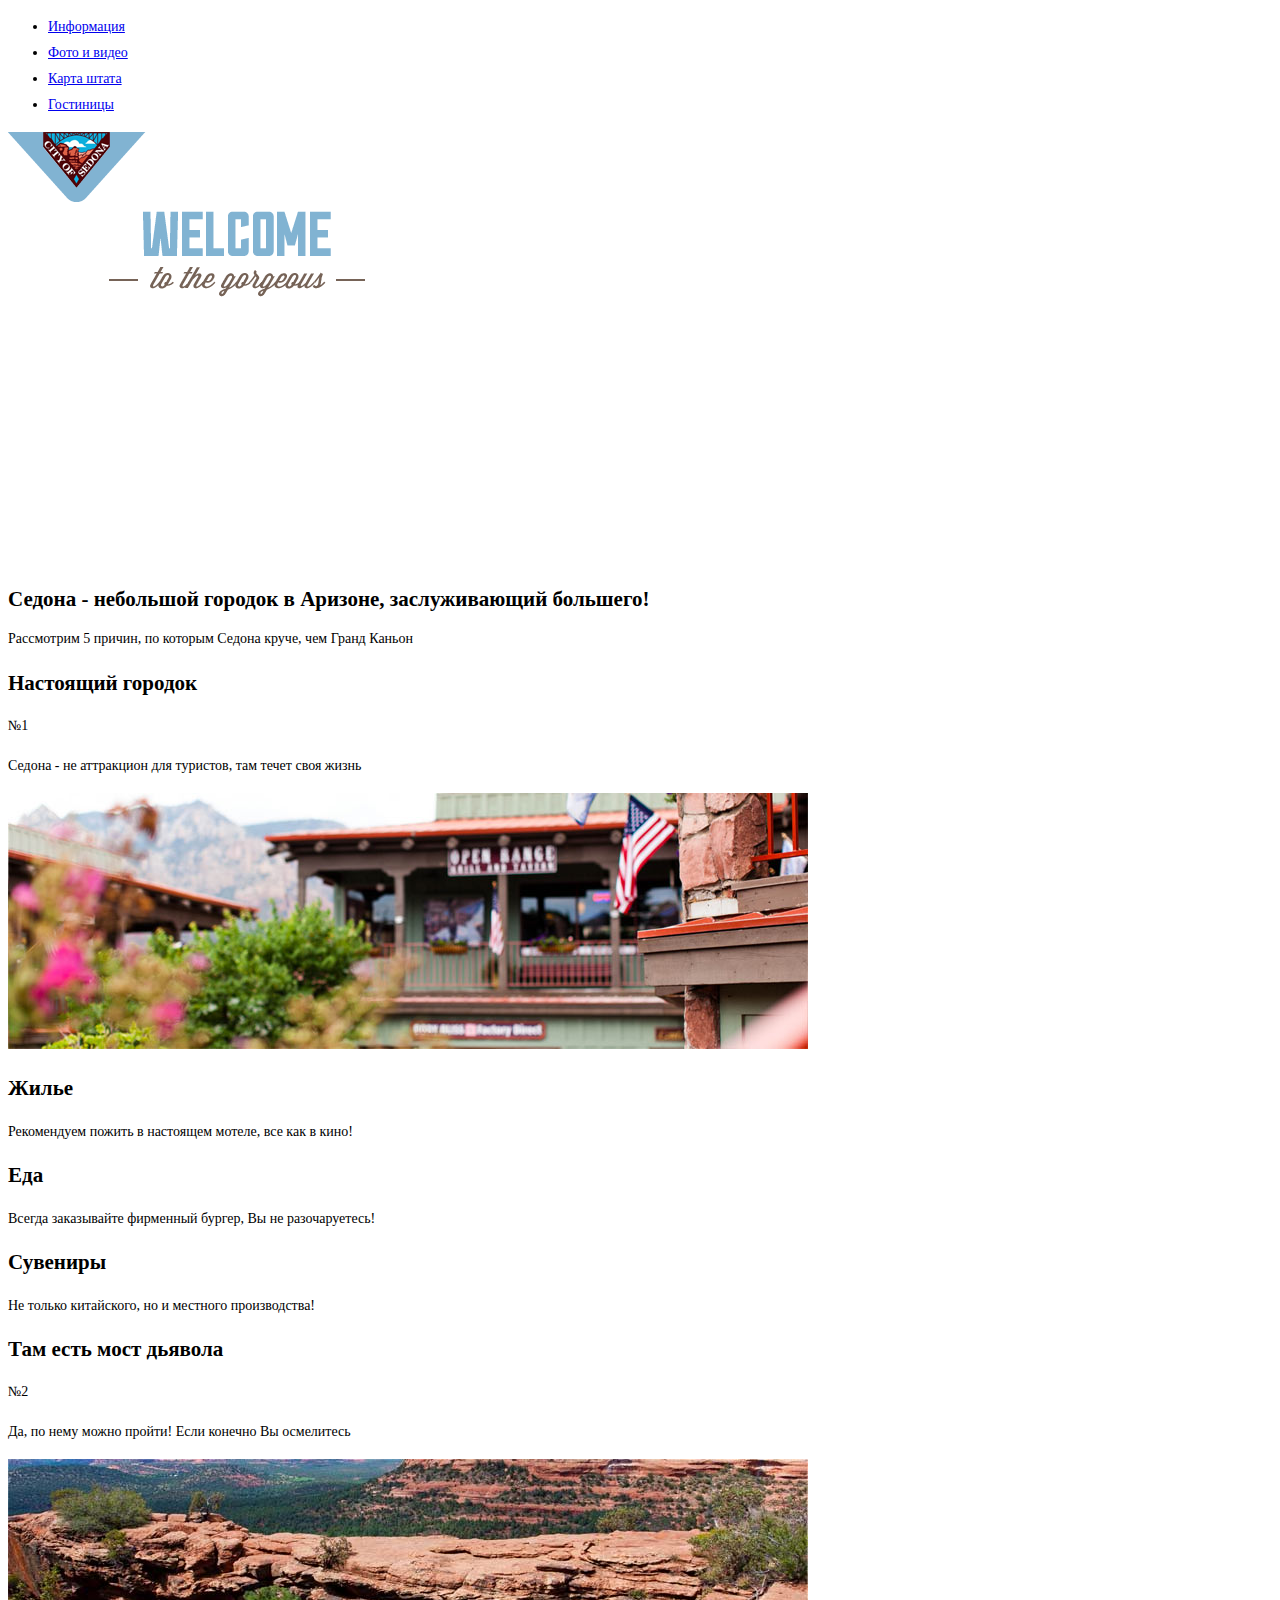
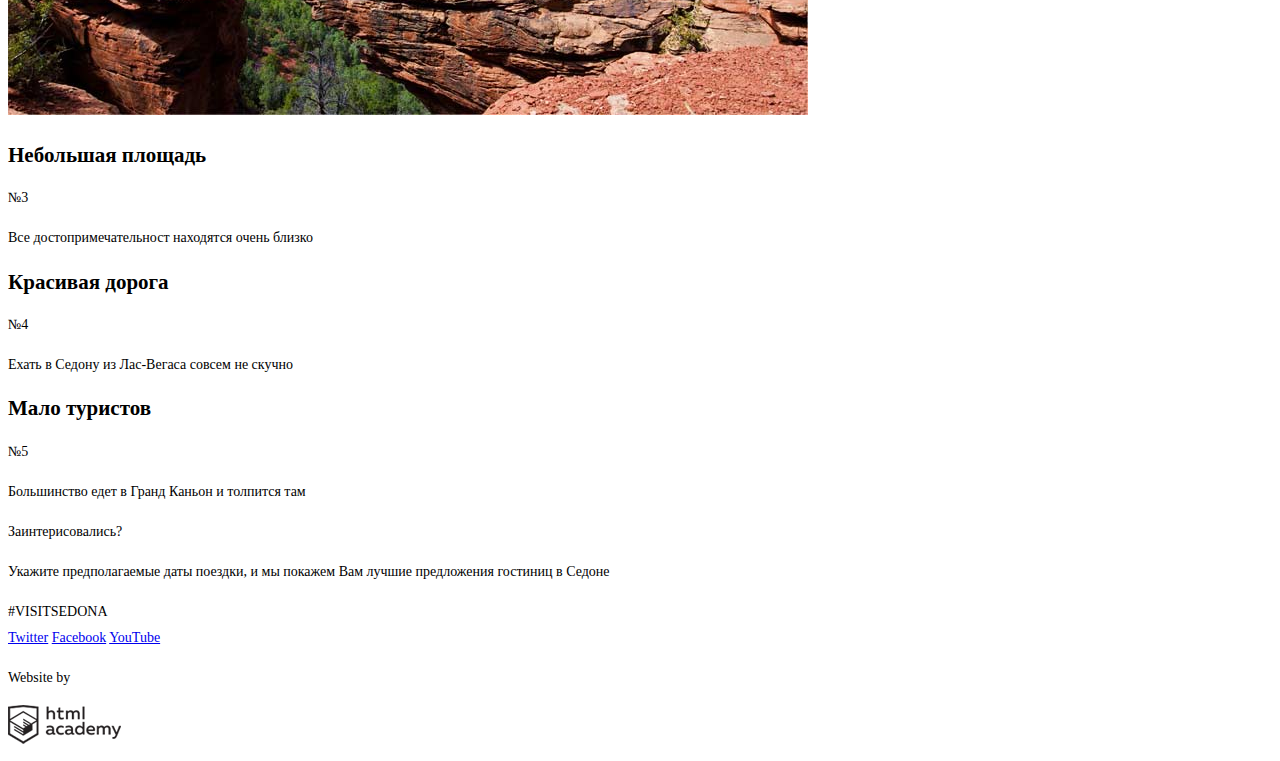
==== index.html @ b6fdfd7d "Изменил назв. картинок, некоторых классов, css" ====
<!DOCTYPE html>
<html lang="ru">
  <head>
    <meta charset="utf-8">
    <title>HTML Academy: Седона</title>
    <link href="css/style.css" rel="stylesheet">
  </head>
  <body>
      <div class="container">
          <header class="main-header">
              <nav class="main-navigation">
                  <ul>
                      <li>
                          <a href="#">Информация</a>
                      </li>
                      <li>
                          <a href="#">Фото и видео</a>
                      </li>
                      <li>
                          <a href="#">Карта штата</a>
                      </li>
                      <li>
                          <a href="#">Гостиницы</a>
                      </li>
                  </ul>
                  <a class="" href="#"><img src="img/logo.png" width="" height="" alt="Логотип"></a>
              </nav>
          </header>
          <main class="main-content">
              <!-- Логотип -->
              <div class="index-logo">
                  <img src="img/logo-title.png" width="" height="" alt="Логотип">
              </div>
              
              <!-- Описание -->
              <div class="index-content">
                  <div class="index-content-text">
                      <h1>Седона - небольшой городок в Аризоне, заслуживающий большего!</h1>
                      <p>Рассмотрим 5 причин, по которым Седона круче, чем Гранд Каньон</p>
                  </div>
              </div>
              
              <!-- Преимущества -->
              <section class="features">
                  <!-- #1 -->
                  <div class="features-row">
                      <div class="features-item-text">
                          <h2 class="features-item-name">Настоящий городок</h2>
                          <div class="features-item-number">№1</div>
                          <p class="features-item-description">Седона - не аттракцион для туристов, там течет своя жизнь</p>
                      </div>
                      <div class="features-item-img">
                          <img src="img/gallery-img-1.jpg" width="" height="" alt="Картинка блока 1">
                      </div>
                  </div>
                  
                  <!-- Жилье, Еда, Суверины -->
                  <div class="features-row features-icon-house">
                      <h2 class="features-title">Жилье</h2>
                      <p>Рекомендуем пожить в настоящем мотеле, все как в кино!</p>
                  </div>
                  
                  <div class="features-row features-icon-eat">
                      <h2 class="features-title">Еда</h2>
                      <p>Всегда заказывайте фирменный бургер, Вы не разочаруетесь!</p>
                  </div>
                  
                  <div class="features-row features-icon-gift">
                      <h2 class="features-title">Сувениры</h2>
                      <p>Не только китайского, но и местного производства!</p>
                  </div>
                  
                  <!-- #2-->
                  <div class="features-item">
                      <div class="features-item-text">
                          <h2 class="features-item-name">Там есть мост дьявола</h2>
                          <div class="features-item-number">№2</div>
                          <p class="features-item-description">Да, по нему можно пройти! Если конечно Вы осмелитесь</p>
                      </div>
                      <div class="features-item-img">
                          <img src="img/gallery-img-2.jpg" width="" height="" alt="Картинка блока 1">
                      </div>
                  </div>
                  
                  <!-- #3 -->
                  <div class="features-item">
                      <h2 class="features-title">Небольшая площадь</h2>
                      <div class="features-item-number">№3</div>
                      <p class="features-item-description">Все достопримечательност находятся очень близко</p>
                  </div>
                  
                  <!-- #4 -->
                  <div class="features-item">
                      <h2 class="features-title">Красивая дорога</h2>
                      <div class="features-item-number">№4</div>
                      <p class="features-item-description">Ехать в Седону из Лас-Вегаса совсем не скучно</p>
                  </div>
                  
                  <!-- #5 -->
                  <div class="features-item">
                      <h2 class="features-title">Мало туристов</h2>
                      <div class="features-item-number">№5</div>
                      <p class="features-item-description">Большинство едет в Гранд Каньон и толпится там</p>
                  </div>
              </section>
              
              <!-- Форма -->
              <section class="main-form">
                  <div class="form-title">Заинтерисовались?</div>
                  <p class="form-date">Укажите предполагаемые даты поездки, и мы покажем Вам лучшие предложения гостиниц в Седоне</p>
                  <div class="form-hotel-search">
                  
                  </div>
              </section>
              
              <!-- Карта -->
              <section class="maps">
                  <!-- Интерактавная карта -->
              </section>
          </main>
          <footer class="main-footer">
              <div class="footer-tag">#VISITSEDONA</div>
              <div class="footer-social">
                  <a class="social-btn social-btn-tw" href="#">Twitter</a>
                  <a class="social-btn social-btn-fb" href="#">Facebook</a>
                  <a class="social-btn social-btn-yt" href="#">YouTube</a>
              </div>
              <div class="footer-copyright">
                  <p>Website by</p>
                  <a class="btn" href="#"><img src="img/footer-copyright-logo.png" width="" height="" alt="Футер-лого"></a>
              </div>
          </footer>
      </div>
  </body>
</html>
---- css/style.css ----
body {
    font-size: 14px;
    line-height: 26px;
    color: #000;
    font-weight: normal;
    /* font-family: */
}

h1 {
    font-size: 21px;
    line-height: 26px;
    color: #000;
    font-weight: bold;
    /* font-family: ; */
}

.features-item h2 {
    font-size: ;
    line-height: ;
    color: ;
    font-weight: ;
    /* font-family: ; */
}
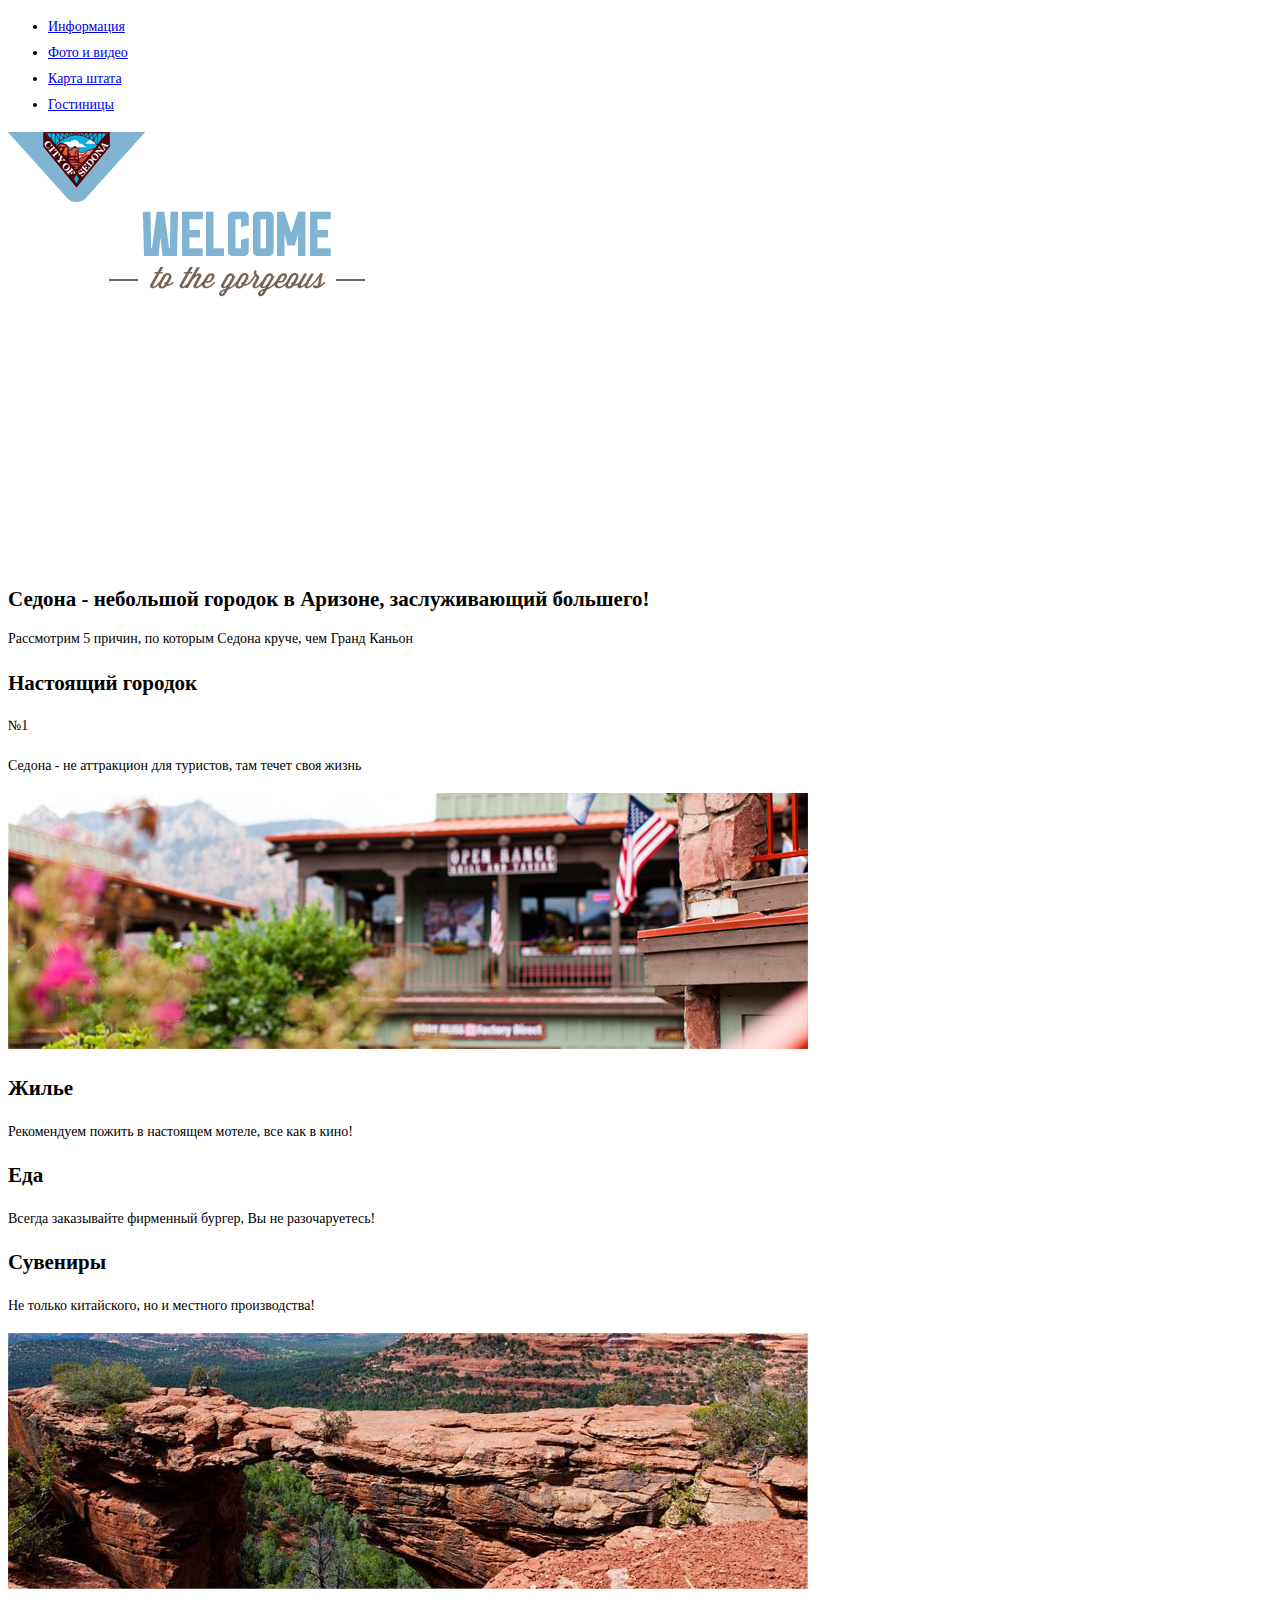
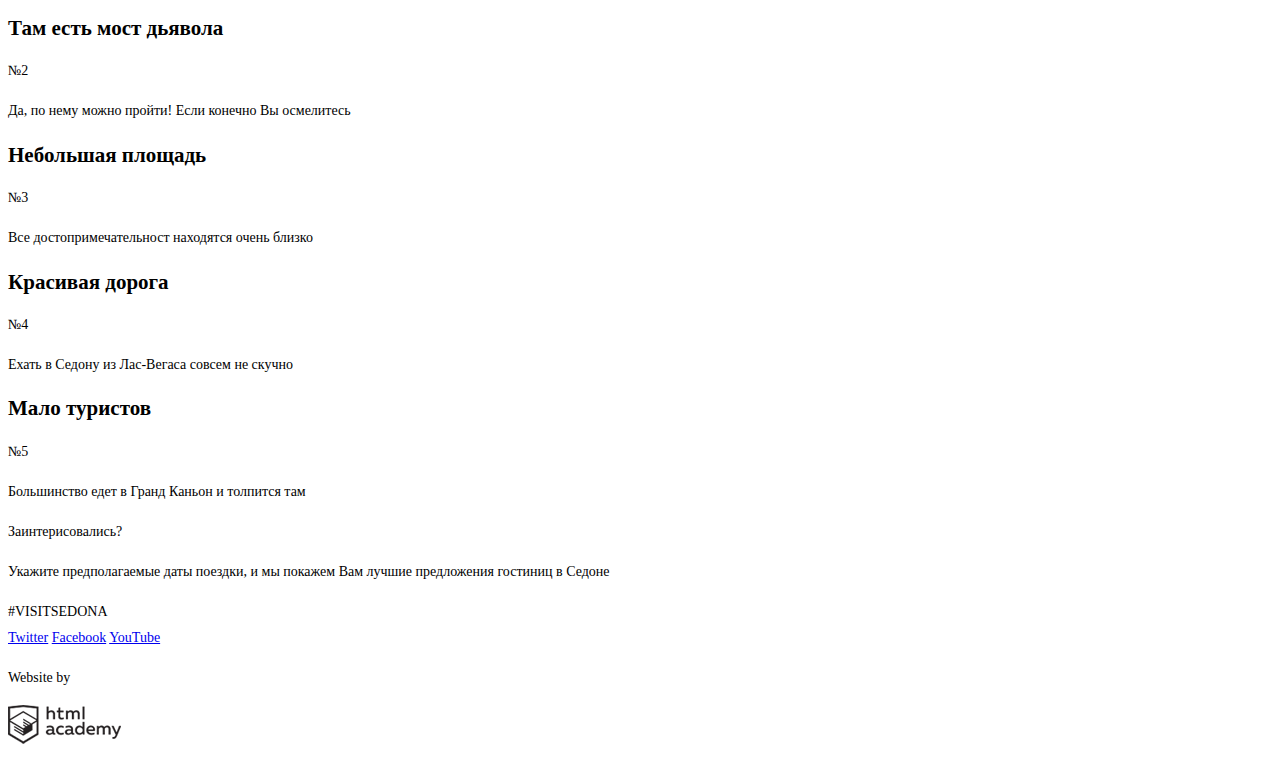
==== commit 981ec770: "Исправил ошибки в разметке" ====
--- a/index.html
+++ b/index.html
@@ -55,52 +55,56 @@
                   </div>
                   
                   <!-- Жилье, Еда, Суверины -->
-                  <div class="features-row features-icon-house">
-                      <h2 class="features-title">Жилье</h2>
-                      <p>Рекомендуем пожить в настоящем мотеле, все как в кино!</p>
-                  </div>
-                  
-                  <div class="features-row features-icon-eat">
-                      <h2 class="features-title">Еда</h2>
-                      <p>Всегда заказывайте фирменный бургер, Вы не разочаруетесь!</p>
-                  </div>
-                  
-                  <div class="features-row features-icon-gift">
-                      <h2 class="features-title">Сувениры</h2>
-                      <p>Не только китайского, но и местного производства!</p>
+                  <div class="features-row">
+                      <div class="features-item features-icon-house">
+                          <h2 class="features-title">Жилье</h2>
+                          <p>Рекомендуем пожить в настоящем мотеле, все как в кино!</p>
+                      </div>
+
+                      <div class="features-item features-icon-eat">
+                          <h2 class="features-title">Еда</h2>
+                          <p>Всегда заказывайте фирменный бургер, Вы не разочаруетесь!</p>
+                      </div>
+
+                      <div class="features-item features-icon-gift">
+                          <h2 class="features-title">Сувениры</h2>
+                          <p>Не только китайского, но и местного производства!</p>
+                      </div>
                   </div>
                   
                   <!-- #2-->
-                  <div class="features-item">
+                  <div class="features-row">
+                      <div class="features-item-img">
+                          <img src="img/gallery-img-2.jpg" width="" height="" alt="Картинка блока 1">
+                      </div>
                       <div class="features-item-text">
                           <h2 class="features-item-name">Там есть мост дьявола</h2>
                           <div class="features-item-number">№2</div>
                           <p class="features-item-description">Да, по нему можно пройти! Если конечно Вы осмелитесь</p>
                       </div>
-                      <div class="features-item-img">
-                          <img src="img/gallery-img-2.jpg" width="" height="" alt="Картинка блока 1">
-                      </div>
                   </div>
                   
                   <!-- #3 -->
-                  <div class="features-item">
-                      <h2 class="features-title">Небольшая площадь</h2>
-                      <div class="features-item-number">№3</div>
-                      <p class="features-item-description">Все достопримечательност находятся очень близко</p>
-                  </div>
-                  
-                  <!-- #4 -->
-                  <div class="features-item">
-                      <h2 class="features-title">Красивая дорога</h2>
-                      <div class="features-item-number">№4</div>
-                      <p class="features-item-description">Ехать в Седону из Лас-Вегаса совсем не скучно</p>
-                  </div>
-                  
-                  <!-- #5 -->
-                  <div class="features-item">
-                      <h2 class="features-title">Мало туристов</h2>
-                      <div class="features-item-number">№5</div>
-                      <p class="features-item-description">Большинство едет в Гранд Каньон и толпится там</p>
+                  <div class="features-row">
+                      <div class="features-item">
+                          <h2 class="features-title">Небольшая площадь</h2>
+                          <div class="features-item-number">№3</div>
+                          <p class="features-item-description">Все достопримечательност находятся очень близко</p>
+                      </div>
+
+                      <!-- #4 -->
+                      <div class="features-item">
+                          <h2 class="features-title">Красивая дорога</h2>
+                          <div class="features-item-number">№4</div>
+                          <p class="features-item-description">Ехать в Седону из Лас-Вегаса совсем не скучно</p>
+                      </div>
+
+                      <!-- #5 -->
+                      <div class="features-item">
+                          <h2 class="features-title">Мало туристов</h2>
+                          <div class="features-item-number">№5</div>
+                          <p class="features-item-description">Большинство едет в Гранд Каньон и толпится там</p>
+                      </div>
                   </div>
               </section>
               
@@ -109,27 +113,30 @@
                   <div class="form-title">Заинтерисовались?</div>
                   <p class="form-date">Укажите предполагаемые даты поездки, и мы покажем Вам лучшие предложения гостиниц в Седоне</p>
                   <div class="form-hotel-search">
-                  
+                    
                   </div>
               </section>
+          </main>
+          
+          <!-- Карта -->
+          <div class="map-footer">
+            <section class="maps">
+                      <!-- Интерактавная карта -->
+            </section>
               
-              <!-- Карта -->
-              <section class="maps">
-                  <!-- Интерактавная карта -->
-              </section>
-          </main>
-          <footer class="main-footer">
-              <div class="footer-tag">#VISITSEDONA</div>
-              <div class="footer-social">
-                  <a class="social-btn social-btn-tw" href="#">Twitter</a>
-                  <a class="social-btn social-btn-fb" href="#">Facebook</a>
-                  <a class="social-btn social-btn-yt" href="#">YouTube</a>
-              </div>
-              <div class="footer-copyright">
-                  <p>Website by</p>
-                  <a class="btn" href="#"><img src="img/footer-copyright-logo.png" width="" height="" alt="Футер-лого"></a>
-              </div>
-          </footer>
+              <footer class="main-footer">
+                  <div class="footer-tag">#VISITSEDONA</div>
+                  <div class="footer-social">
+                      <a class="social-btn social-btn-tw" href="#">Twitter</a>
+                      <a class="social-btn social-btn-fb" href="#">Facebook</a>
+                      <a class="social-btn social-btn-yt" href="#">YouTube</a>
+                  </div>
+                  <div class="footer-copyright">
+                      <p>Website by</p>
+                      <a class="btn" href="#"><img src="img/footer-copyright-logo.png" width="" height="" alt="Футер-лого"></a>
+                  </div>
+              </footer>
+          </div>
       </div>
   </body>
 </html>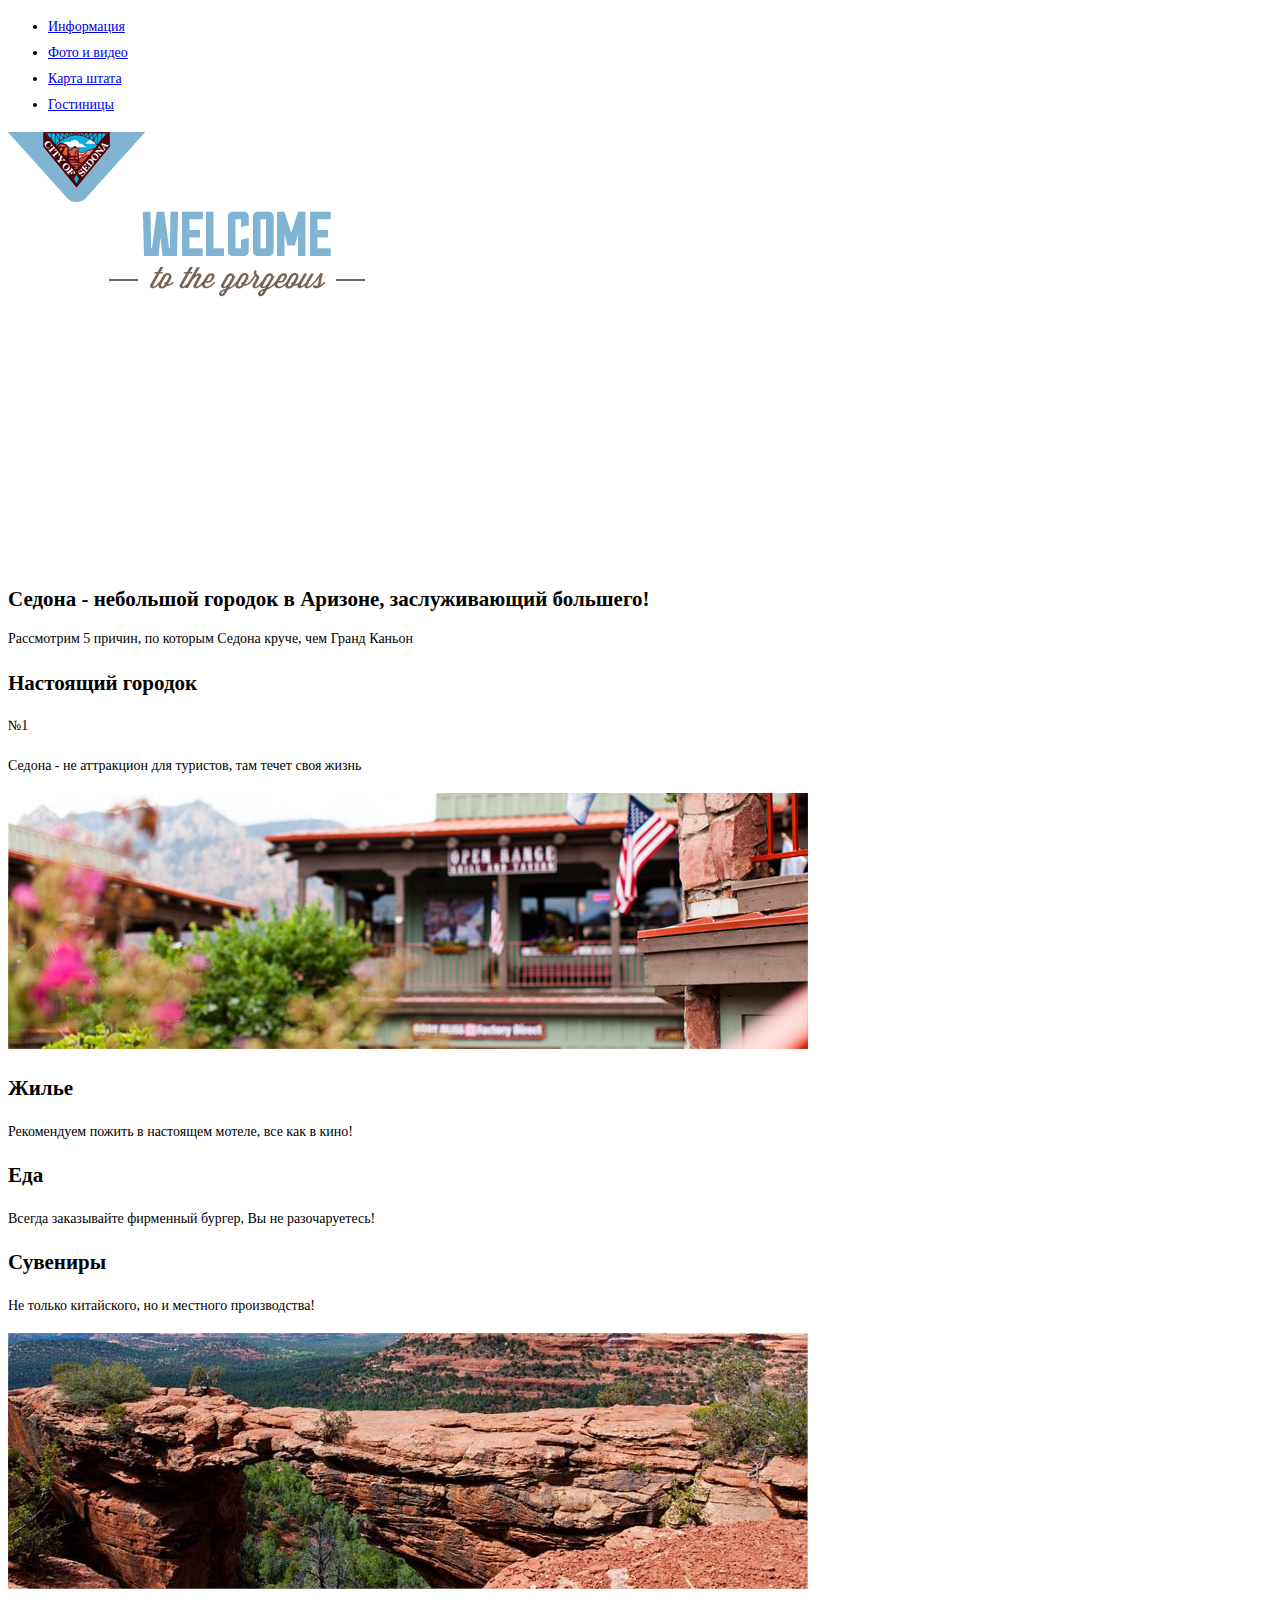
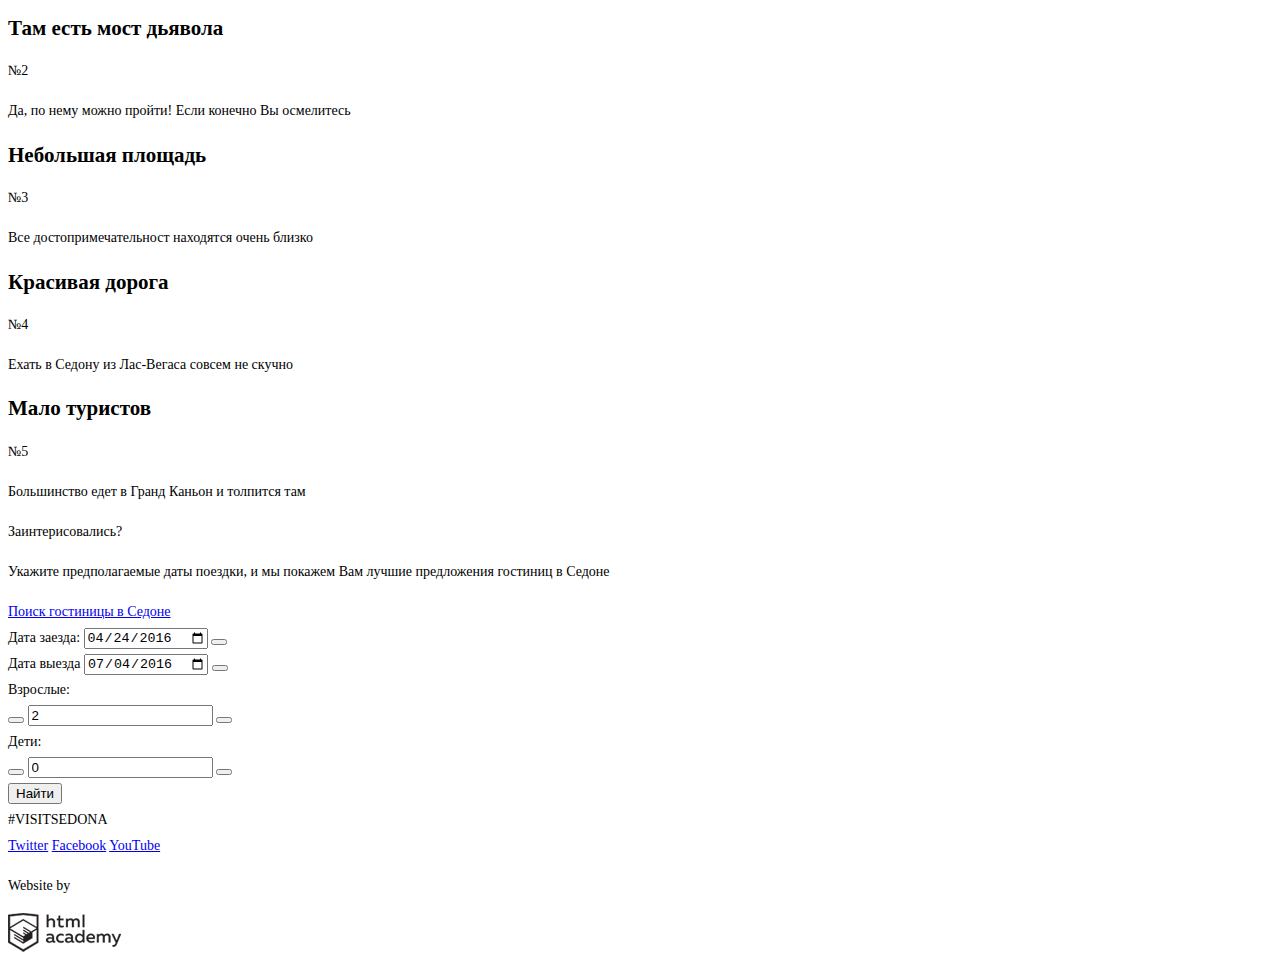
==== commit 0040e75c: "Разметил каталог. Внес изменения в index.html" ====
--- a/index.html
+++ b/index.html
@@ -35,7 +35,7 @@
               <!-- Описание -->
               <div class="index-content">
                   <div class="index-content-text">
-                      <h1>Седона - небольшой городок в Аризоне, заслуживающий большего!</h1>
+                      <h1 class="index-content-title">Седона - небольшой городок в Аризоне, заслуживающий большего!</h1>
                       <p>Рассмотрим 5 причин, по которым Седона круче, чем Гранд Каньон</p>
                   </div>
               </div>
@@ -112,19 +112,52 @@
               <section class="main-form">
                   <div class="form-title">Заинтерисовались?</div>
                   <p class="form-date">Укажите предполагаемые даты поездки, и мы покажем Вам лучшие предложения гостиниц в Седоне</p>
+                  <a class="form-btn" href="#">Поиск гостиницы в Седоне</a>
                   <div class="form-hotel-search">
-                    
+                    <form action="" method="post">
+                        <div class="">
+                            <label for="in-field">Дата заезда:</label>
+                            <input type="date" name="date-in" id="in-field" value="2016-04-24">
+                            <button type="button" class="calendar"></button>
+                        </div>
+                        <div class="">
+                            <label for="out-field">Дата выезда</label>
+                            <input type="date" name="date-out" id="out-field" value="2016-07-04">
+                            <button type="button" class="calendar"></button>
+                        </div>
+                        
+                        <div class="width">
+                            <label for="adult">Взрослые:</label>
+                            <div class="">
+                                <button type="button" class="minus">
+                                </button>
+                                <input type="number" name="adult" min="1" id="adult" value="2">
+                                <button type="button" class="plus">
+                                </button>
+                            </div>
+                        </div>
+                        
+                        <div class="width">
+                            <label for="children">Дети:</label>
+                            <div class="">
+                                <button type="button" class="minus">
+                                </button>
+                                <input type="number" name="children" id="children" value="0">
+                                <button type="button" class="plus">
+                                </button>
+                            </div>
+                        </div>
+                        <input type="submit" value="Найти">
+                    </form>
                   </div>
               </section>
           </main>
-          
           <!-- Карта -->
           <div class="map-footer">
             <section class="maps">
                       <!-- Интерактавная карта -->
             </section>
-              
-              <footer class="main-footer">
+            <footer class="main-footer">
                   <div class="footer-tag">#VISITSEDONA</div>
                   <div class="footer-social">
                       <a class="social-btn social-btn-tw" href="#">Twitter</a>
@@ -135,7 +168,7 @@
                       <p>Website by</p>
                       <a class="btn" href="#"><img src="img/footer-copyright-logo.png" width="" height="" alt="Футер-лого"></a>
                   </div>
-              </footer>
+            </footer>
           </div>
       </div>
   </body>
--- a/css/style.css
+++ b/css/style.css
@@ -6,12 +6,11 @@
     /* font-family: */
 }
 
-h1 {
+.index-content-title {
     font-size: 21px;
     line-height: 26px;
     color: #000;
     font-weight: bold;
-    /* font-family: ; */
 }
 
 .features-item h2 {
@@ -19,6 +18,5 @@
     line-height: ;
     color: ;
     font-weight: ;
-    /* font-family: ; */
 }
 
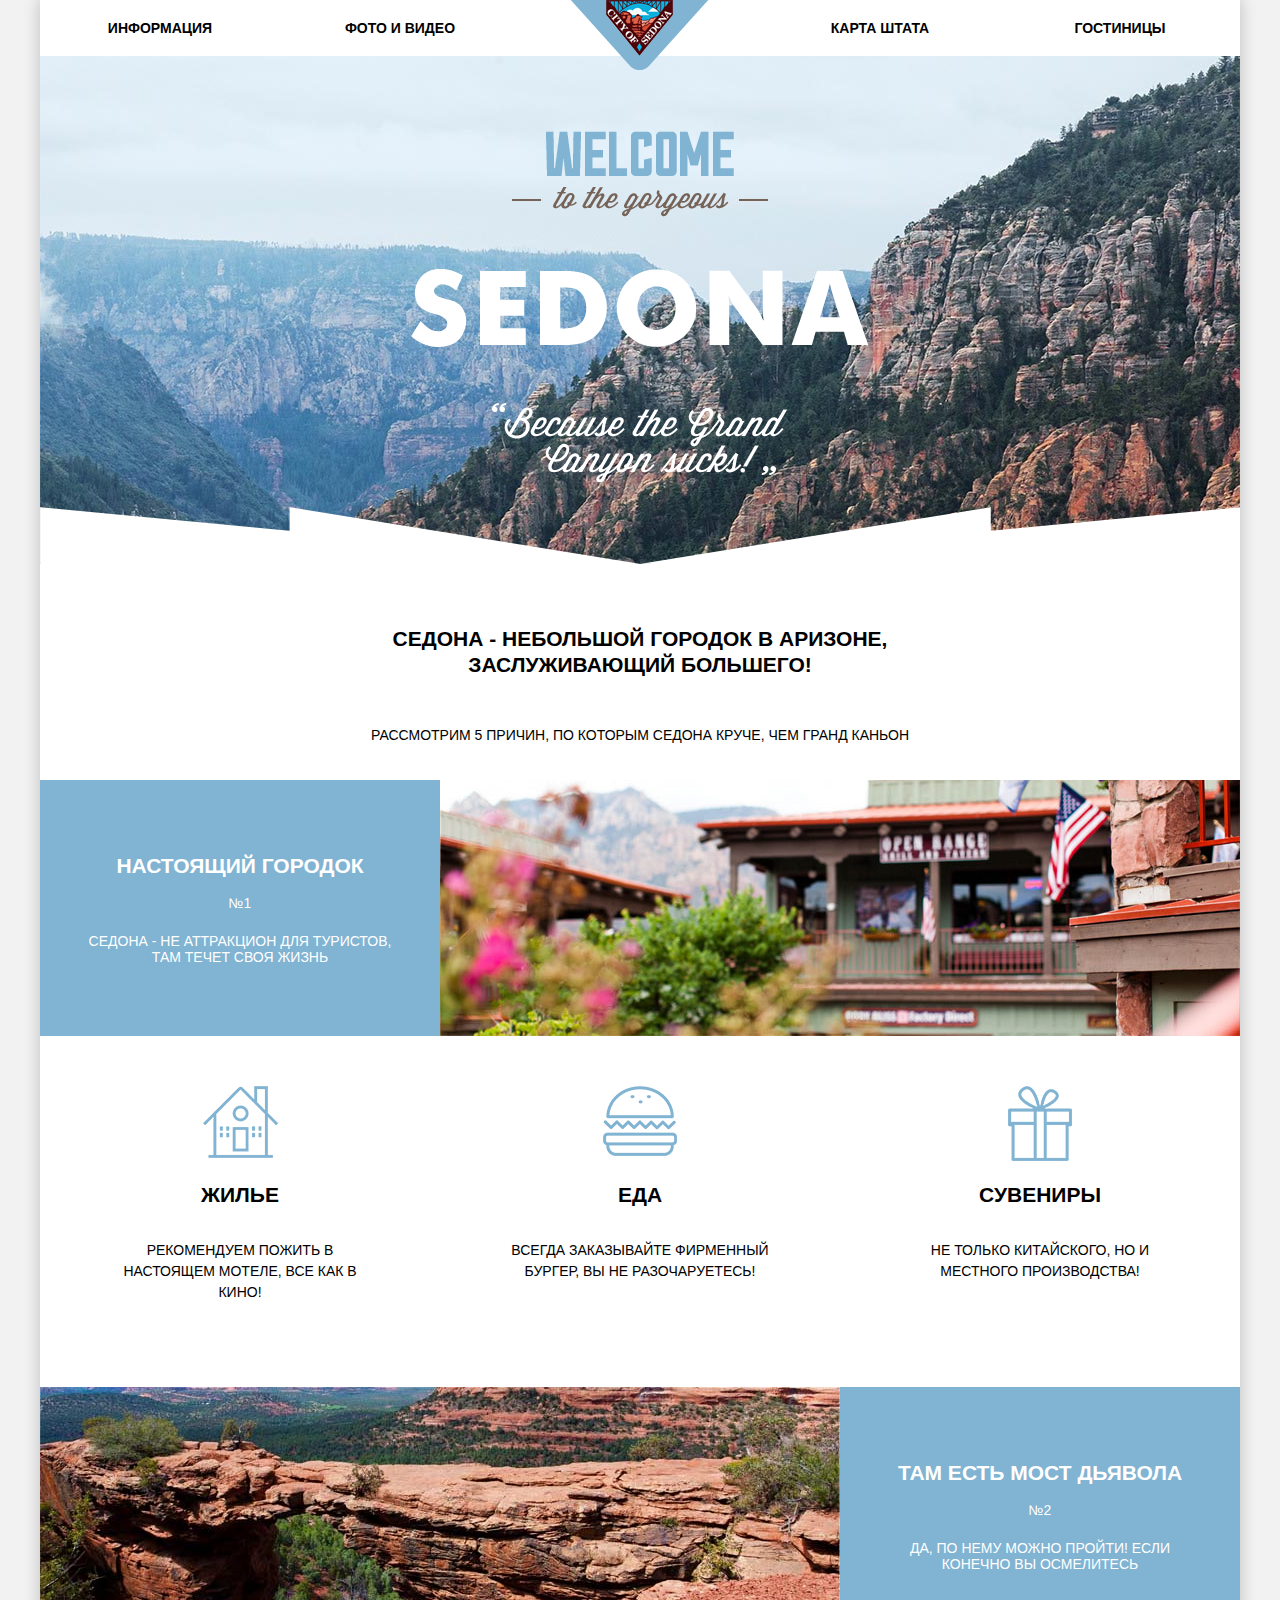
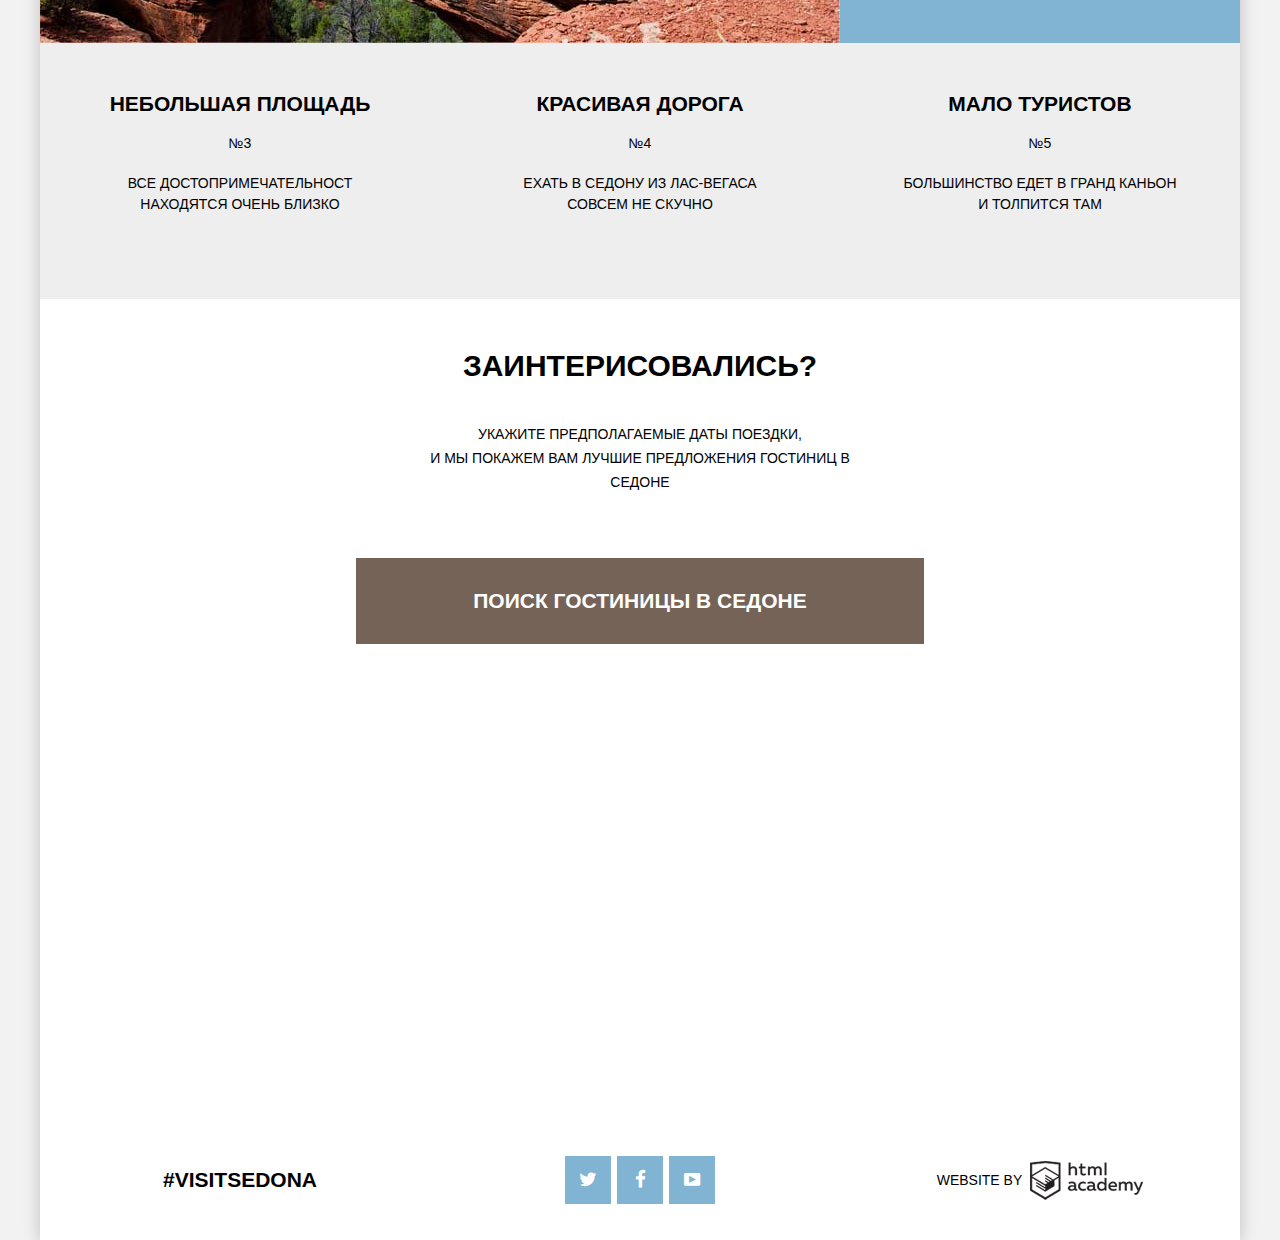
==== commit 92d6a390: "На финальную проверку" ====
--- a/index.html
+++ b/index.html
@@ -1,175 +1,187 @@
 <!DOCTYPE html>
 <html lang="ru">
-  <head>
-    <meta charset="utf-8">
-    <title>HTML Academy: Седона</title>
-    <link href="css/style.css" rel="stylesheet">
-  </head>
-  <body>
-      <div class="container">
-          <header class="main-header">
-              <nav class="main-navigation">
-                  <ul>
-                      <li>
+    <head>
+        <meta charset="utf-8">
+        <title>HTML Academy: Седона</title>
+        <link href="css/normalize.css" rel="stylesheet">
+        <link href="css/style.css" rel="stylesheet">
+    </head>
+    <body>
+        <div class="container">
+            <header class="main-header">
+                <a class="logo"><img src="img/logo.png" width="138" height="70" alt="Логотип"></a>
+                <nav class="main-navigation">
+                    <ul>
+                        <li>
                           <a href="#">Информация</a>
-                      </li>
-                      <li>
+                        </li>
+                        <li>
                           <a href="#">Фото и видео</a>
-                      </li>
-                      <li>
+                        </li>
+                        <li>
                           <a href="#">Карта штата</a>
-                      </li>
-                      <li>
-                          <a href="#">Гостиницы</a>
-                      </li>
-                  </ul>
-                  <a class="" href="#"><img src="img/logo.png" width="" height="" alt="Логотип"></a>
-              </nav>
-          </header>
-          <main class="main-content">
-              <!-- Логотип -->
-              <div class="index-logo">
-                  <img src="img/logo-title.png" width="" height="" alt="Логотип">
-              </div>
-              
-              <!-- Описание -->
-              <div class="index-content">
-                  <div class="index-content-text">
-                      <h1 class="index-content-title">Седона - небольшой городок в Аризоне, заслуживающий большего!</h1>
-                      <p>Рассмотрим 5 причин, по которым Седона круче, чем Гранд Каньон</p>
-                  </div>
-              </div>
-              
-              <!-- Преимущества -->
-              <section class="features">
-                  <!-- #1 -->
-                  <div class="features-row">
-                      <div class="features-item-text">
-                          <h2 class="features-item-name">Настоящий городок</h2>
-                          <div class="features-item-number">№1</div>
-                          <p class="features-item-description">Седона - не аттракцион для туристов, там течет своя жизнь</p>
-                      </div>
-                      <div class="features-item-img">
-                          <img src="img/gallery-img-1.jpg" width="" height="" alt="Картинка блока 1">
-                      </div>
-                  </div>
-                  
-                  <!-- Жилье, Еда, Суверины -->
-                  <div class="features-row">
-                      <div class="features-item features-icon-house">
-                          <h2 class="features-title">Жилье</h2>
-                          <p>Рекомендуем пожить в настоящем мотеле, все как в кино!</p>
-                      </div>
-
-                      <div class="features-item features-icon-eat">
-                          <h2 class="features-title">Еда</h2>
-                          <p>Всегда заказывайте фирменный бургер, Вы не разочаруетесь!</p>
-                      </div>
-
-                      <div class="features-item features-icon-gift">
-                          <h2 class="features-title">Сувениры</h2>
-                          <p>Не только китайского, но и местного производства!</p>
-                      </div>
-                  </div>
-                  
-                  <!-- #2-->
-                  <div class="features-row">
-                      <div class="features-item-img">
-                          <img src="img/gallery-img-2.jpg" width="" height="" alt="Картинка блока 1">
-                      </div>
-                      <div class="features-item-text">
-                          <h2 class="features-item-name">Там есть мост дьявола</h2>
-                          <div class="features-item-number">№2</div>
-                          <p class="features-item-description">Да, по нему можно пройти! Если конечно Вы осмелитесь</p>
-                      </div>
-                  </div>
-                  
-                  <!-- #3 -->
-                  <div class="features-row">
-                      <div class="features-item">
-                          <h2 class="features-title">Небольшая площадь</h2>
-                          <div class="features-item-number">№3</div>
-                          <p class="features-item-description">Все достопримечательност находятся очень близко</p>
-                      </div>
-
-                      <!-- #4 -->
-                      <div class="features-item">
-                          <h2 class="features-title">Красивая дорога</h2>
-                          <div class="features-item-number">№4</div>
-                          <p class="features-item-description">Ехать в Седону из Лас-Вегаса совсем не скучно</p>
-                      </div>
-
-                      <!-- #5 -->
-                      <div class="features-item">
-                          <h2 class="features-title">Мало туристов</h2>
-                          <div class="features-item-number">№5</div>
-                          <p class="features-item-description">Большинство едет в Гранд Каньон и толпится там</p>
-                      </div>
-                  </div>
-              </section>
-              
-              <!-- Форма -->
-              <section class="main-form">
-                  <div class="form-title">Заинтерисовались?</div>
-                  <p class="form-date">Укажите предполагаемые даты поездки, и мы покажем Вам лучшие предложения гостиниц в Седоне</p>
-                  <a class="form-btn" href="#">Поиск гостиницы в Седоне</a>
-                  <div class="form-hotel-search">
-                    <form action="" method="post">
-                        <div class="">
-                            <label for="in-field">Дата заезда:</label>
-                            <input type="date" name="date-in" id="in-field" value="2016-04-24">
-                            <button type="button" class="calendar"></button>
+                        </li>
+                        <li>
+                          <a href="catalog.html">Гостиницы</a>
+                        </li>
+                    </ul>
+                </nav>
+            </header>
+            <main class="main-content">
+                <!-- Логотип -->
+                <div class="index-logo">
+                    <img src="img/logo-title.png" width="452" height="352" alt="Логотип">
+                </div>
+                
+                <!-- Описание -->
+                <div class="index-content">
+                    <div class="index-content-text">
+                        <h1 class="index-content-title">Седона - небольшой городок в Аризоне, заслуживающий большего!</h1><p>Рассмотрим 5 причин, по которым Седона круче, чем Гранд Каньон</p>
+                    </div>
+                </div>
+                
+                <!-- Преимущества -->
+                <section class="features">
+                    <!-- #1 -->
+                    <div class="features-row clearfix">
+                        <div class="features-item-text">
+                            <h2 class="features-item-name">Настоящий городок</h2>
+                            <div class="features-item-number">№1</div>
+                            <p class="features-item-description">Седона - не аттракцион для туристов, там течет своя жизнь</p>
                         </div>
-                        <div class="">
-                            <label for="out-field">Дата выезда</label>
-                            <input type="date" name="date-out" id="out-field" value="2016-07-04">
-                            <button type="button" class="calendar"></button>
+                        <div class="features-item-img">
+                            <img src="img/gallery-img-1.jpg" width="800" height="256" alt="Картинка блока 1">
+                        </div>
+                    </div>
+                    
+                    <!-- Жилье, Еда, Суверины -->
+                    <div class="features-row clearfix">
+                        <div class="features-item features-icon-house">
+                            <h2 class="features-title">Жилье</h2>
+                            <p>Рекомендуем пожить в настоящем мотеле, все как в кино!</p>
+                        </div>
+                        <div class="features-item features-icon-eat">
+                            <h2 class="features-title">Еда</h2>
+                            <p>Всегда заказывайте фирменный бургер, Вы не разочаруетесь!</p>
+                        </div>
+                        <div class="features-item features-icon-gift">
+                            <h2 class="features-title">Сувениры</h2>
+                            <p>Не только китайского, но и местного производства!</p>
+                        </div>
+                    </div>
+                    
+                    <!-- #2-->
+                    <div class="features-row clearfix">
+                        <div class="features-item-img">
+                            <img src="img/gallery-img-2.jpg" width="800" height="256" alt="Картинка блока 2">
+                        </div>
+                        <div class="features-item-text">
+                            <h2 class="features-item-name">Там есть мост дьявола</h2>
+                            <div class="features-item-number">№2</div>
+                            <p class="features-item-description">Да, по нему можно пройти! Если конечно Вы осмелитесь</p>
+                        </div>
+                    </div>
+                    
+                    <!-- #3 -->
+                    <div class="features-row clearfix">
+                        <div class="features-item features-item-grey">
+                            <h2 class="features-title">Небольшая площадь</h2>
+                            <div class="features-item-number">№3</div>
+                            <p class="features-item-description">Все достопримечательност находятся очень близко</p>
                         </div>
                         
-                        <div class="width">
-                            <label for="adult">Взрослые:</label>
-                            <div class="">
-                                <button type="button" class="minus">
-                                </button>
-                                <input type="number" name="adult" min="1" id="adult" value="2">
-                                <button type="button" class="plus">
+                        <!-- #4 -->
+                        <div class="features-item features-item-grey">
+                            <h2 class="features-title">Красивая дорога</h2>
+                            <div class="features-item-number">№4</div>
+                            <p class="features-item-description">Ехать в Седону из Лас-Вегаса совсем не скучно</p>
+                        </div>
+                        
+                        <!-- #5 -->
+                        <div class="features-item features-item-grey">
+                            <h2 class="features-title">Мало туристов</h2>
+                            <div class="features-item-number">№5</div>
+                            <p class="features-item-description">Большинство едет в Гранд Каньон и толпится там</p>
+                        </div>
+                    </div>
+                </section>
+                
+                <!-- Форма -->
+                <section class="main-form">
+                    <div class="form-prolog">
+                        <div class="form-title">Заинтерисовались?</div>
+                        <p class="form-date">Укажите предполагаемые даты поездки,<br> и мы покажем Вам лучшие предложения гостиниц в Седоне</p>
+                        <a class="form-btn" href="#">Поиск гостиницы в Седоне</a>
+                    </div>
+                    <div class="form-hotel-search" id="form-indicator">
+                        <form class="form-search is-visible" action="echo">
+                            <div class="form-search-row">
+                                <label class="form-search-label" for="entrance">Дата заезда:</label>
+                                <input class="form-search-data-field" id="entrance" type="date" name="date-entrance" value="2016-04-24" required="">
+                                <button class="form-search-calendar">
+                                    <i class="icon-calendar"></i>
                                 </button>
                             </div>
-                        </div>
-                        
-                        <div class="width">
-                            <label for="children">Дети:</label>
-                            <div class="">
-                                <button type="button" class="minus">
-                                </button>
-                                <input type="number" name="children" id="children" value="0">
-                                <button type="button" class="plus">
+                            <div class="form-search-row">
+                                <label class="form-search-label" for="departure">Дата выезда:</label>
+                                <input class="form-search-data-field" id="departure" type="date" name="date-departure" value="2016-07-04">
+                                <button class="form-search-calendar">
+                                    <i class="icon-calendar"></i>
                                 </button>
                             </div>
-                        </div>
-                        <input type="submit" value="Найти">
-                    </form>
-                  </div>
-              </section>
-          </main>
-          <!-- Карта -->
-          <div class="map-footer">
-            <section class="maps">
-                      <!-- Интерактавная карта -->
-            </section>
-            <footer class="main-footer">
-                  <div class="footer-tag">#VISITSEDONA</div>
-                  <div class="footer-social">
-                      <a class="social-btn social-btn-tw" href="#">Twitter</a>
-                      <a class="social-btn social-btn-fb" href="#">Facebook</a>
-                      <a class="social-btn social-btn-yt" href="#">YouTube</a>
-                  </div>
-                  <div class="footer-copyright">
-                      <p>Website by</p>
-                      <a class="btn" href="#"><img src="img/footer-copyright-logo.png" width="" height="" alt="Футер-лого"></a>
-                  </div>
-            </footer>
-          </div>
-      </div>
-  </body>
+                            <div class="counter">
+                                <label class="counter-label" for="adults">Взрослые:</label>
+                                <button class="counter-btn" value="">
+                                    <i class="icon-minus"></i>
+                                </button>
+                                <input type="number" name="number" min="1" id="adults" value="2" class="counter-field">
+                                <button class="counter-btn" value="">
+                                    <i class="icon-plus"></i>
+                                </button>
+                            </div>
+                            <div class="counter">
+                                <label class="counter-label" for="children">Дети:</label>
+                                <button class="counter-btn" value="">
+                                    <i class="icon-minus"></i>
+                                </button>
+                                <input type="number" name="number" min="1" id="children" value="2" class="counter-field">
+                                <button class="counter-btn" value="">
+                                    <i class="icon-plus"></i>
+                                </button>
+                            </div>
+                            <button class="form-search-btn" type="submit">Найти</button>
+                        </form>
+                    </div>
+                </section>
+            </main>
+            <!-- Карта -->
+            <div class="map-footer">
+                <div class="maps">
+                      <iframe src="https://www.google.com/maps/embed?pb=!1m14!1m8!1m3!1d725018.8189309299!2d-112.10396993411938!3d34.90444443210605!3m2!1i1024!2i768!4f13.1!3m3!1m2!1s0x872da132f942b00d%3A0x5548c523fa6c8efd!2z0KHQtdC00L7QvdCwLCDQkNGA0LjQt9C-0L3QsCA4NjMzNiwg0KHQqNCQ!5e0!3m2!1sru!2sru!4v1472743972127" allowfullscreen></iframe>
+                </div>
+                <footer class="main-footer clearfix">
+                    <div class="footer-tag">#VISITSEDONA</div>
+                    <div class="footer-social">
+                        <a class="social-btn icon-twitter" href="#">Twitter</a>
+                        <a class="social-btn icon-facebook" href="#">Facebook</a>
+                        <a class="social-btn icon-youtube" href="#">YouTube</a>
+                    </div>
+                    <div class="footer-copyright">
+                        <p>Website by</p>
+                        <a href="#"><span class="footer-logo">HTML Academy</span></a>
+                    </div>
+                </footer>
+            </div>
+        </div>
+        
+        <script>
+            var link = document.querySelector(".form-btn");
+            var popup = document.querySelector("#form-indicator");
+            
+            link.addEventListener("click", function(event){
+                event.preventDefault();
+                popup.classList.add("form-show");
+            });
+        </script>
+    </body>
 </html>--- a/css/style.css
+++ b/css/style.css
@@ -1,22 +1,1081 @@
 body {
+    margin: 0;
+    font-size: 14px;
+    font-weight: normal;
+    font-family: "PT Sans", "Arial", sans-serif;
+    color: #000;
+    background: #f2f2f2;
+}
+
+.clearfix::after {
+    content: "";
+    display: table;
+    clear: both;
+}
+
+.container {
+    max-width: 1200px;
+    margin: 0 auto;
+    box-shadow: 0 0 15px 1px rgba(0, 0, 0, 0.2);
+    background: #fff;
+}
+
+.main-header {
+    position: relative;
+    background: rgba(222, 22, 25, 0.2);
+}
+
+.main-navigation {
+    background: #fff;
+}
+
+.main-navigation ul {
+    margin: 0;
+    padding: 4px 0;
+    font-size: 0;
+}
+
+.main-navigation li {
+    display: inline-block;
+    width: 20%;
+    padding-top: 16px;
+    padding-bottom: 16px;
+    list-style: none;
+    font-size: 14px;
+    font-weight: bold;
+    text-align: center;
+    text-transform: uppercase;
+}
+
+.main-navigation li:nth-child(2) {
+    margin-right: 20%;
+}
+
+.main-navigation a {
+    color: #000;
+    text-decoration: none;
+}
+
+.main-navigation a:hover {
+    color: #81b3d2;
+}
+
+.main-navigation a:active {
+    color: #766357;
+}
+
+.main-navigation .active {
+    color: #766357;
+}
+
+.main-navigation .active:hover {
+    color: #604e43;
+}
+
+.main-navigation .active:active {
+    color: #d6d0cc;
+}
+
+.logo {
+    display: block;
+    position: absolute;
+    left: 50%;
+    margin-left: -69px;
+    z-index: 2;
+}
+
+.index-content-title {
+    margin: 0;
+}
+
+.index-logo {
+    position: relative;
+    height: 508px;
+    text-align: center;
+    background: #8ebdd9 url("../img/main-content-background.jpg") no-repeat;
+}
+
+.index-logo::after {
+    content: "";
+    position: absolute;
+    bottom: 0px;
+    left: 0px;
+    height: 57px;
+    width: 1200px;
+    background: url("../img/decor.png") no-repeat;
+}
+
+.index-logo img {
+    width: 458px;
+    height: 352px;
+    padding-top: 75px;
+}
+
+.index-content {
+    height: 216px;
+    background: #fff;
+}
+
+.index-content-text p {
     font-size: 14px;
     line-height: 26px;
     color: #000;
-    font-weight: normal;
-    /* font-family: */
+    text-transform: uppercase;
+}
+
+.index-content-text {
+    padding-left: 313px;
+    padding-right: 313px;
+    text-align: center;
 }
 
 .index-content-title {
+    padding-top: 62px;
+    padding-bottom: 30px;
     font-size: 21px;
     line-height: 26px;
+    text-transform: uppercase;
+}
+
+.features-row {
+    font-size: 0;
+}
+
+.features-item {
+    float: left;
+    width: 400px;
+    padding-top: 50px;
+    padding-bottom: 84px;
+    padding-left: 60px;
+    padding-right: 60px;
+    box-sizing: border-box;
+    text-align: center;
+    font-size: 14px;
+    background: #fff;
+}
+
+.features-item-grey {
+    background: #eee;
+}
+
+.features-item p {
+    margin-bottom: 0;
+    font-size: 14px;
+    line-height: 21px;
+    text-transform: uppercase;
+}
+
+.features-item-name {
+    font-size: 21px;
+    text-transform: uppercase;
+}
+
+.features-item-text {
+    display: inline-block;
+    vertical-align: top;
+    width: 400px;
+    min-height: 256px;
+    padding-top: 56px;
+    padding-bottom: 53px;
+    padding-left: 48px;
+    padding-right: 48px;
+    box-sizing: border-box;
+    color: #fff;
+    text-align: center;
+    font-size: 14px;
+    text-transform: uppercase;
+    background: #81b3d2;
+}
+
+.features-item-description {
+    margin: 0;
+}
+
+.features-item-img {
+    display: inline-block;
+    vertical-align: top;
+    width: 800px;
+    height: 256px;
+}
+
+.features-title {
+    margin: 0;
+    padding-bottom: 21px;
+    line-height: 21px;
+    text-transform: uppercase;
+}
+
+.features-item-number {
+    padding-bottom: 22px;
+}
+
+.features-icon-house::before {
+    content: "";
+    display: block;
+    width: 75px;
+    height: 72px;
+    margin: 0 auto;
+    padding-bottom: 26px;
+    background: url("../img/house.png") no-repeat;
+}
+
+.features-icon-eat::before {
+    content: "";
+    display: block;
+    width: 74px;
+    height: 70px;
+    margin: 0 auto;
+    padding-bottom: 28px;
+    background: url("../img/eat.png") no-repeat;
+}
+
+.features-icon-gift::before {
+    content: "";
+    display: block;
+    width: 64px;
+    height: 76px;
+    margin: 0 auto;
+    padding-bottom: 22px;
+    background: url("../img/gift.png") no-repeat;
+}
+
+.filter {
+    padding: 32px 73px;
+    background: #82b0d1 url("../img/catalog-content-bg.jpg") no-repeat;
+}
+
+.sorting {
+    display: inline-block;
+    min-width: 1054px; /* <----------------------------- ПРОВЕРИТЬ --------- */
+    padding: 30px 73px;
+    border-bottom: 1px solid #e5e5e5;
+}
+
+.sort-type {
+    display: inline-block;
+    vertical-align: middle;
+}
+
+.sort-type p {
+    display: inline-block;
+    vertical-align: middle;
+    margin: 0;
+}
+
+.sort-type ul {
+    display: inline-block;
+    vertical-align: middle;
+    width: 756px;
+    margin: 0;
+    padding: 0;
+    font-size: 0;
+    text-transform: uppercase;
+}
+
+.sort-type li {
+    display: inline-block;
+    list-style: none;
+    font-size: 12px;
+    line-height: 18px;
+    padding-left: 30px;
+}
+
+.sort-type a {
+    color: #b1b1b1;
+    text-decoration: none;
+    border-bottom: 1px dotted #81b3d2;
+}
+
+.sort-type a:hover {
+    color: #81b3d2;
+    border-bottom: 1px dotted #81b3d2;
+}
+
+.sort-type a:active {
     color: #000;
+    border-bottom: none;
+}
+
+.sort-type .sort-active {
+    color: #81b3d2;
+    text-decoration: none;
+    border-bottom: none;
+}
+
+.sort-type .sort-active:hover {
+    border: none;
+}
+
+.sort-type-result {
+    font-size: 21px;
+    line-height: 26px;
     font-weight: bold;
-}
-
-.features-item h2 {
-    font-size: ;
-    line-height: ;
-    color: ;
-    font-weight: ;
-}
-
+    text-transform: uppercase;
+}
+
+.sort-type-by {
+    padding-left: 50px;
+    font-size: 12px;
+    line-height: 18px;
+    text-transform: uppercase;
+}
+
+.sort-arrow {
+    display: inline-block;
+    vertical-align: middle;
+}
+
+.sort-arrow a {
+    font-size: 0;
+    color: #cccccc;
+}
+
+.sort-arrow span {
+    margin-left: 10px;
+    font-size: 23px;
+}
+
+.sort-arrow .sort-arrow-active {
+    color: #81b3d2;
+}
+
+.item {
+    padding: 30px 73px;
+    border-bottom: 1px solid #e5e5e5;
+}
+
+.item-image {
+    float: left;
+    margin: 0;
+    padding: 0;
+    height: 90px;
+}
+
+.item-description {
+    float: left;
+    margin-left: 30px;
+}
+
+.item-description a {
+    font-size: 14px;
+    line-height: 26px;
+    font-weight: bold;
+    color: #fff;
+    text-decoration: none;
+    text-transform: uppercase;
+}
+
+.item-rating {
+    float: right;
+    text-align: right;
+}
+
+.rating-stars {
+    margin-bottom: 39px;
+}
+
+.rating-stars span {
+    color: #81b3d2;
+    font-size: 19px;
+}
+
+.rating-text {
+    width: 110px;
+    height: 27px;
+    font-size: 14px;
+    line-height: 27px;
+    text-transform: uppercase;
+    text-align: center;
+    background-color: #f2f2f2;
+}
+
+.itext-description-title {
+    display: inline-block;
+    vertical-align: top;
+}
+
+.item-description-title h2 {
+    margin: 0;
+    padding: 0;
+    font-size: 21px;
+    line-height: 26px;
+    text-transform: uppercase;
+    color: #000;
+}
+
+.item-description-title:hover h2 {
+    color: #81b3d2;
+}
+
+.item-description-title:active h2 {
+    color: #cacaca;
+}
+
+.item-description-info {
+    margin-top: 9px;
+    margin-bottom: 10px;
+}
+
+.item-description-info p {
+    display: inline-block;
+    min-width: 110px;
+    margin: 0;
+    padding: 0;
+    text-transform: uppercase;
+}
+
+.item-btn-more {
+    display: inline-block;
+    vertical-align: middle;
+    width: 110px;
+    height: 27px;
+    text-align: center;
+    background: #81b3d2;
+}
+
+.item-btn-more:hover {
+    background: #669ec0;
+}
+
+.item-btn-more:active {
+    color: rgba(255, 255, 255, 0.3);
+    background: #5496bd;
+}
+
+.item-btn-book {
+    display: inline-block;
+    vertical-align: middle;
+    width: 142px;
+    height: 27px;
+    text-align: center;
+    background: #766357;
+}
+
+.item-btn-book:hover {
+    background: #604e43;
+}
+
+.item-btn-book:active {
+    color: rgba(255, 255, 255, 0.3);
+    background: #503e33;
+}
+
+.main-form {
+    position: relative;
+    background: rgba(255, 255, 255, 0.9);
+}
+
+.form-prolog {
+    background-color: #fff;
+}
+
+.form-date {
+    padding-left: 382px;
+    padding-right: 382px;
+    padding-top: 30px;
+    padding-bottom: 50px;
+}
+
+.main-form p {
+    font-size: 14px;
+    line-height: 24px;
+    text-align: center;
+    text-transform: uppercase;
+}
+
+.form-hotel-search {
+    display: none;
+    position: absolute;
+    left: 316px;
+    margin: 0 auto;
+    text-align: center;
+    box-shadow: 0px 3px 8px rgba(100,100,100, 1);
+    z-index: 2;
+    animation-name: move;
+    animation-duration: 600ms;
+    animation-timing-function: ease-in-out;
+}
+
+.form-show {
+    display: block;
+}
+
+.form-stylize {
+    font-weight: bold;
+}
+
+.form-title {
+    padding-top: 55px;
+    font-size: 30px;
+    font-weight: bold;
+    line-height: 24px;
+    text-align: center;
+    text-transform: uppercase;
+}
+
+.form-btn {
+    display: block;
+    width: 568px;
+    padding-top: 30px;
+    padding-bottom: 30px;
+    margin: 0 auto;
+    font-size: 21px;
+    font-weight: bold;
+    line-height: 26px;
+    color: #fff;
+    text-align: center;
+    text-decoration: none;
+    text-transform: uppercase;
+    background: #766357;
+}
+
+.map-footer {
+    position: relative;
+}
+
+iframe {
+    width: 1200px;
+    height: 593px; 
+    border: 0;
+}
+
+.main-footer {
+    position: absolute;
+    bottom: 0;
+    padding-top: 36px;
+    padding-bottom: 36px;
+    text-align: center;
+    font-size: 0;
+    background: rgba(255, 255, 255, 0.9);
+}
+
+.hotels-footer {
+    padding-top: 36px;
+    padding-bottom: 36px;
+    text-align: center;
+    font-size: 0;
+    background: rgba(255, 255, 255, 0.9);
+}
+
+.social-btn {
+    display: inline-block;
+    width: 46px;
+    height: 20px;
+    padding-top: 14px;
+    padding-bottom: 14px;
+    vertical-align: top;
+    margin: 0 3px;
+    font-size: 0;
+    line-height: 19px;
+    text-decoration: none;
+    text-align: center;
+    color: #fff;
+    background: #81b3d2;
+}
+
+.social-btn:hover {
+    background: #669ec0;
+}
+
+.social-btn:active {
+    background: #5496bd;
+}
+
+.social-btn span {
+    font-size: 19px;
+    line-height: 20px;
+}
+
+.footer-tag {
+    display: inline-block;
+    vertical-align: middle;
+    width: 400px;
+    font-size: 21px;
+    font-weight: bold;
+    line-height: 26px;
+}
+
+.footer-social {
+    display: inline-block;
+    vertical-align: middle;
+    width: 400px;
+}
+
+.footer-copyright {
+    display: inline-block;
+    vertical-align: middle;
+    width: 400px;
+}
+
+.footer-copyright p {
+    display: inline-block;
+    vertical-align: middle;
+    font-size: 14px;
+    line-height: 26px;
+    margin: 0;
+    text-transform: uppercase;
+}
+
+.footer-copyright a {
+    display: inline-block;
+    vertical-align: middle;
+    margin-left: 8px;
+}
+
+.footer-copyright span {
+    display: inline-block;
+    vertical-align: middle;
+}
+
+.footer-logo {
+    width: 113px;
+    height: 39px;
+    font-size: 0;
+    background: url("../img/spritesheet.png") -10px -10px no-repeat;
+}
+
+.footer-logo:hover {
+    background: url("../img/spritesheet.png") -10px -128px no-repeat;
+}
+
+.footer-logo:active {
+    background: url("../img/spritesheet.png") -10px -69px no-repeat;
+}
+
+.outline {
+    border: 3px solid black;
+}
+
+@font-face {
+  font-weight: normal;
+  font-style: normal;
+
+  font-family: "symbols-sedona";
+  src: url("../fonts/symbols-sedona.woff") format("woff"),
+       url("../fonts/symbols-sedona.woff2") format("woff2");
+}
+
+[class^="icon-"]::before,
+[class*=" icon-"]::before {
+  display: inline-block;
+  /*width: 1em; */
+  margin-right: 0.2em;
+  margin-left: 0.2em;
+
+  font-weight: normal;
+  line-height: 1em;
+  font-family: "symbols-sedona";
+  text-align: center;
+  text-transform: none;
+  text-decoration: inherit;
+  font-style: normal;
+  font-variant: normal;
+
+  speak: none;
+}
+
+.icon-facebook::before { content: "\66"; font-size: 19px;} /* "f" */
+.icon-facebook:active::before { content: "\66"; font-size: 19px; opacity: 0.3;}
+.icon-twitter::before { content: "\74"; font-size: 19px;} /* "t" */
+.icon-twitter:active::before { content: "\74"; font-size: 19px; opacity: 0.3;}
+.icon-up-dir::before { content: "\25b2"; margin: 0; } /* "▲" */
+.icon-up-dir:hover::before { content: "\25b2"; margin: 0; color: #000;} /* "▲" */
+.icon-up-dir:active::before { content: "\25b2"; margin: 0; color: #81b3d2;} /* "▲" */
+.icon-down-dir::before { content: "\25bc"; margin: 0} /* "▼" */
+.icon-star::before { content: "\2605"; margin: 0} /* "★" */
+.icon-check-off::before { content: "\2610"; } /* "☐" */
+.icon-check-on::before { content: "\2611"; float: left;} /* "☑" */
+.icon-calendar::before { content: "\e800";} /* "" */
+.icon-plus::before { content: "\e801";} /* "" */
+.icon-minus::before { content: "\e802";} /* "" */
+.icon-youtube::before { content: "\f39e"; font-size: 19px;} /* "" */
+.icon-youtube:active::before { content: "\f39e"; font-size: 19px; opacity: 0.3;}
+
+/* FILTERS STYLE */
+
+fieldset {
+    float: left;
+    margin-right: 115px;
+    padding: 0;
+    border: none;
+}
+
+fieldset:nth-child(3) {
+    float: right;
+}
+
+label {
+    font-family: inherit;
+    font-size: 14px;
+    line-height: 40px;
+    text-transform: uppercase;
+}
+
+fieldset input {
+    float: left;
+}
+
+legend {
+    margin-bottom: 21px;
+    font-size: 16px;
+    line-height: 21px;
+    font-weight: bold;
+    color: #fff;
+    text-transform: uppercase;
+}
+
+.filter-range {
+    float: right;
+    width: 330px;
+    color: #fff;
+    text-transform: uppercase;
+}
+
+.filter-range-title {
+    margin-bottom: 9px;
+    font-weight: bold;
+    font-size: 16px;
+    line-height: 21px;
+}
+
+.price-control {
+    position: relative;
+    height: 36px;
+    margin-left: 10px;
+    margin-bottom: 20px;
+    border: 2px solid #fff;
+    border-radius: 2px;
+    
+    font-size: 0;
+}
+
+.price-control::after {
+    content: "";
+    position: absolute;
+    top: 50%;
+    left: 50%;
+    transform: translate(-50%, -50%);
+    
+    width: 2px;
+    height: 22px;
+    
+    background: #fff;
+}
+
+.price-control label {
+    display: inline-block;
+    vertical-align: top;
+    font-size: 14px;
+    line-height: 35px;
+    cursor: pointer;
+}
+
+.price-control .min-price,
+.price-control .max-price {
+    width: 85px;
+    padding-left: 50px;
+}
+
+.price-control input {
+    width: 50%;
+    margin: 0;
+    
+    color: inherit;
+    font: inherit;
+    
+    background: none;
+    border: none;
+    outline: none;
+}
+
+.range-control {
+    position: relative;
+    margin-left: 10px;
+    margin-bottom: 25px;
+}
+
+.range-control .scale {
+    height: 2px;
+    
+    background: rgba(255, 255, 255, 0.3);
+}
+
+.range-control .bar {
+    width: 80%;
+    height: 2px;
+    background: #fff;
+}
+
+.range-toggle {
+    position: absolute;
+    top: -9px;
+    
+    width: 4px;
+    height: 4px;
+    
+    background: #ababab;
+    border: 8px solid #fff;
+    border-radius: 50px;
+    box-shadow: 0 2px 1px 0 rgba(0, 1, 1, 0.2);
+    cursor: pointer;
+}
+
+.range-toggle:hover {
+    background: #1c4f80;
+}
+
+.range-toggle-min {
+    left: 0;
+}
+
+.range-toggle-max {
+    left: 80%;
+}
+
+.btn-transperent {
+    display: block;
+    margin: 0 auto;
+    padding: 6px 35px;
+    
+    font-size: 14px;
+    line-height: 20px;
+    color: #fff;
+    text-transform: uppercase;
+    
+    background: transparent;
+    border: 2px solid #fff;
+    border-radius: 2px;
+    outline: none;
+    cursor: pointer;
+}
+
+.btn-transperent:hover {
+    color: #000;
+    background: #fff;
+}
+
+.filter-checkbox {
+    margin-bottom: 25px;
+}
+
+.filter-checkbox:last-child {
+    margin-bottom: 0;
+}
+
+.filter-checkbox input[type="checkbox"] {
+    display: none;
+}
+
+.filter-checkbox input[type="checkbox"] + label {
+    position: relative;
+    display: block;
+    line-height: 20px;
+    padding-left: 40px;
+    color: #b6b6b6;
+    cursor: pointer;
+}
+
+.filter-checkbox input[type="checkbox"] + label:hover {
+    color: #fff;
+}
+
+.filter-checkbox input[type="checkbox"] + label::before {
+    content: "\2610";
+    position: absolute;
+    top: 0;
+    left: 0;
+    font-size: 26px;
+    font-family: "symbols-sedona";
+    color: #b6b6b6;
+}
+
+.filter-checkbox input[type="checkbox"] + label:hover::before {
+    color: #fff;
+}
+
+.filter-checkbox input[type="checkbox"]:checked + label::before {
+    content: "\2611";
+    color: #b6b6b6;
+}
+
+.filter-checkbox input[type="checkbox"]:checked + label:hover::before {
+    content: "\2611";
+    color: #fff;
+}
+
+/* --- END --- */
+
+/* ANIMATION */
+
+@keyframes move {
+    0% {
+        top: 100px;
+    }
+    
+    33% {
+        top: 400px;
+    }
+    
+    66% {
+        top: 280px;
+    }
+    
+    100% {
+        top: 320px;
+    }
+}
+
+/* --- END --- */
+
+/* FORM STYLES */
+
+.form-search {
+	margin: 0 auto;
+	width: 458px;
+	padding: 55px;
+	background-color: #fff;
+	font-size: 0;
+	font-weight: bold;
+	line-height: 26px;
+}
+
+.form-search.is-visible {
+	display: block;
+}
+
+.form-search-row {
+	position: relative;
+	margin-bottom: 30px;
+	font-size: 0;
+}
+
+.form-search-label {
+	display: inline-block;
+	width: 100px;
+	margin-right: 13px;
+	font-size: 14px;
+}
+
+.form-search-data-field {
+	width: 299px;
+	padding: 9.5px 32px 9.5px 13px;
+	border: none;
+	outline: none;
+	background-color: #f2f2f2;
+	font-family: "PT Sans", "Arial", sans-serif;
+	font-size: 14px;
+    font-weight: bold;
+    text-transform: uppercase;
+}
+
+.form-search-data-field:hover {
+	background-color: #ebebeb;
+}
+
+.form-search-data-field:active {
+	width: 295px;
+	border: 2px solid #e5e5e5;
+	background-color: #fff;
+}
+
+
+.form-search-calendar {
+	position: absolute;
+	top: 7px;
+	right: 6px;
+	padding: 0;
+	border: none;
+	color: #c2c2c2;
+	outline: none;
+	background-color: transparent;
+	font-family: "symbols-sedona";
+	font-size: 21px;
+}
+
+.form-search-calendar:hover {
+	color: #000;
+}
+
+.form-search-calendar:active {
+	color: #81b3d2;
+}
+
+.form-search .counter {
+	display: inline-block;
+	margin-bottom: 26px;
+}
+
+.counter-label {
+	display: inline-block;
+	width: 86px;
+	margin-right: 27px;
+	font-size: 14px;
+}
+
+.counter:last-of-type .counter-label {
+	text-align: right;
+}
+
+.counter-field {
+    display: inline-block;
+    vertical-align: middle;
+	width: 38px;
+	height: 38px;
+	padding: 0;
+	border: none;
+	outline: none;
+	background-color: #f2f2f2;
+	font-family: "PT Sans", "Arial", sans-serif;
+	font-size: 14px;
+	text-align: center;
+    font-weight: bold;
+}
+
+.counter-btn {
+    display: inline-block;
+    vertical-align: middle;
+	width: 38px;
+	height: 38px;
+	padding: 0;
+	border: none;
+	color: #a9a9a9;
+	outline: none;
+	background-color: #f2f2f2;
+	font-family: "symbols-sedona";
+	font-size: 14px;
+}
+
+.counter-btn:hover {
+	color: #000;
+}
+
+.counter-btn:active {
+	color: #81b3d2;
+}
+
+.form-search-btn {
+	width: 100%;
+	margin-top: 25px;
+	padding: 16px 0;
+	border: none;
+	color: #fff;
+	outline: none;
+	background-color: #81b3d2;
+	font-family: "PT Sans", "Arial", sans-serif;
+	font-size: 21px;
+	font-weight: bold;
+	line-height: 26px;
+	text-align: center;
+	text-transform: uppercase;
+}
+
+.form-search-btn:hover {
+	background-color: #669ec0;
+}
+
+.form-search-btn:active {
+	color: rgba(255,255,255, .3);
+	background-color: #5496bd;
+}
+
+/* --- END --- */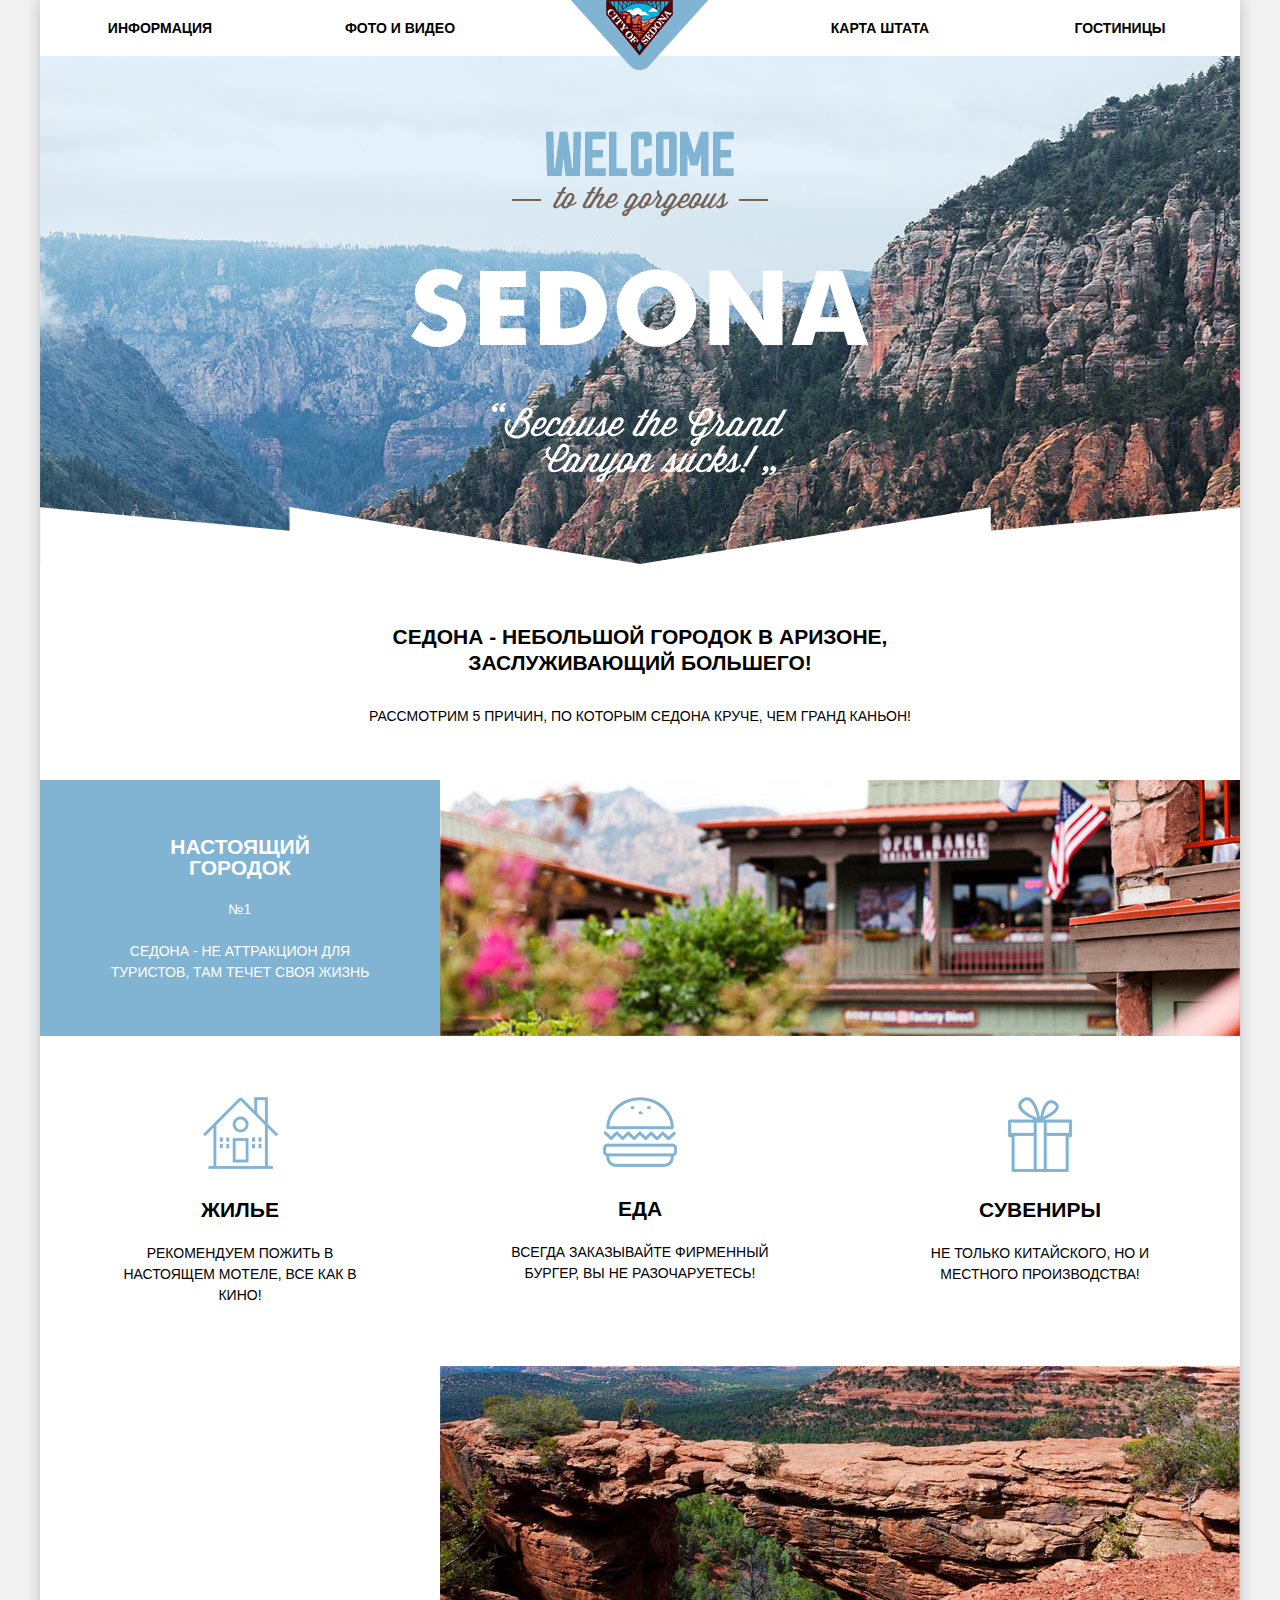
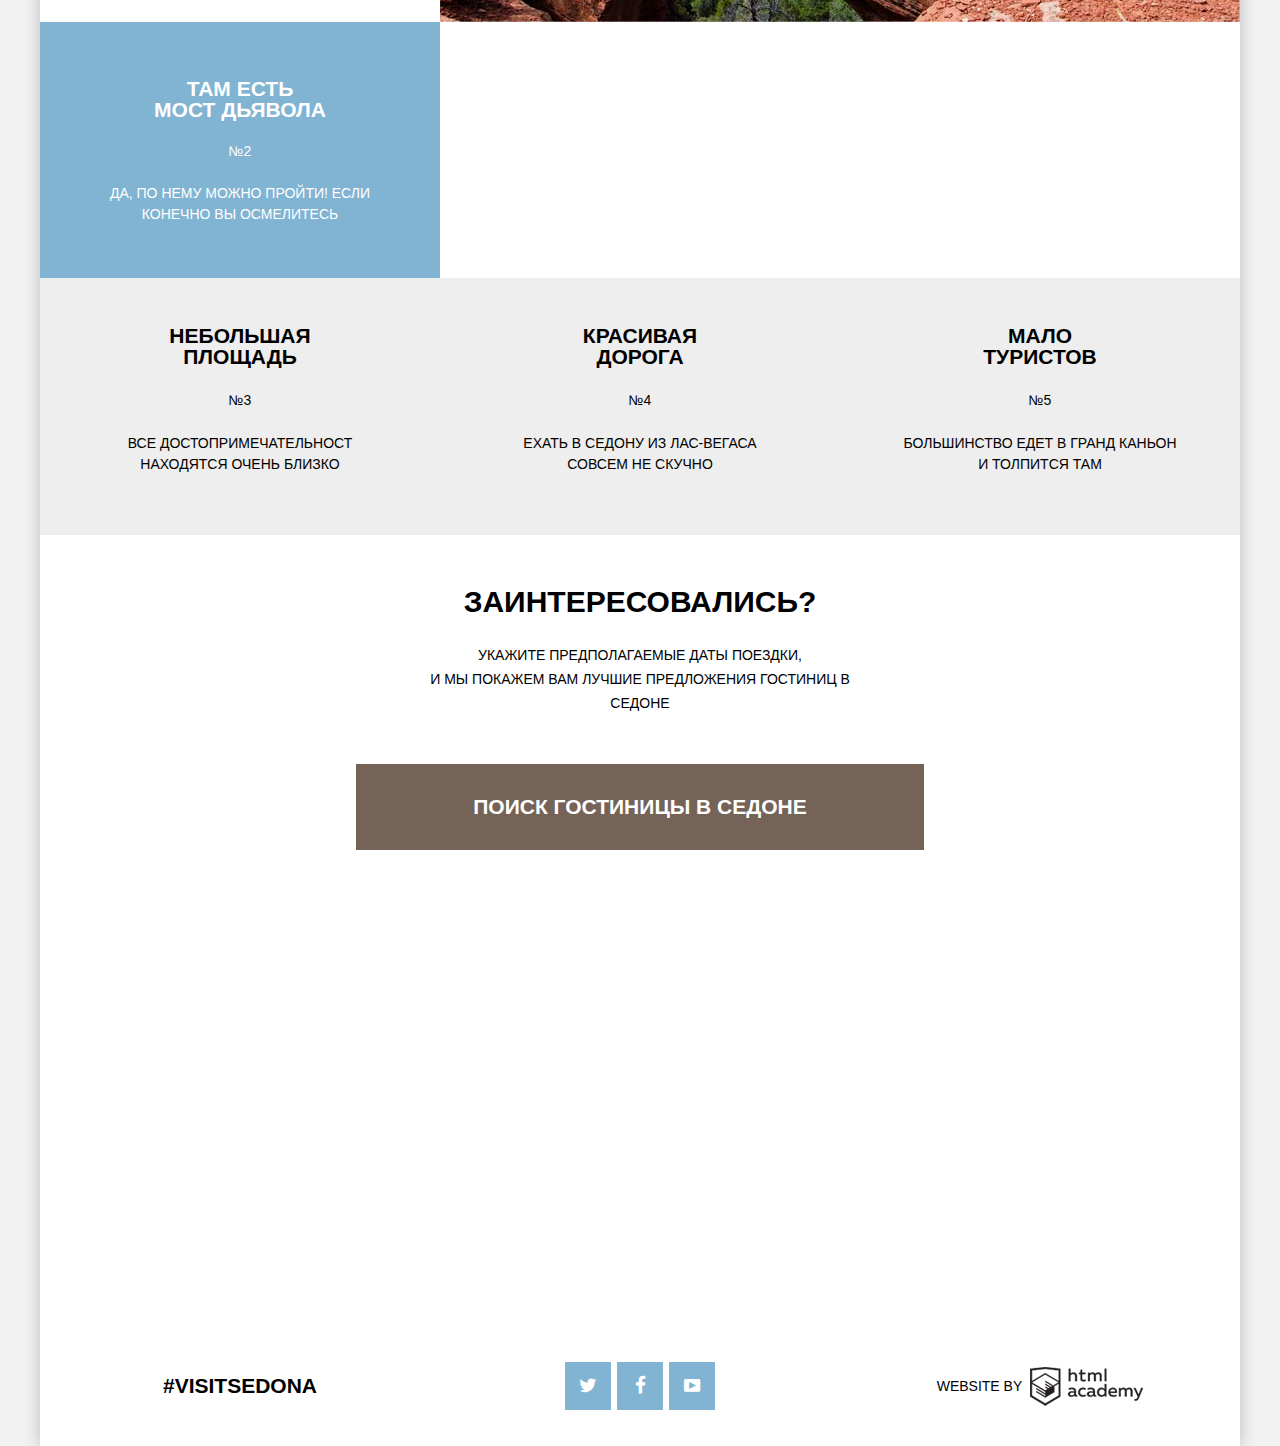
==== commit 1c0d17a9: "Изменения по критериям" ====
--- a/index.html
+++ b/index.html
@@ -36,16 +36,16 @@
                 <!-- Описание -->
                 <div class="index-content">
                     <div class="index-content-text">
-                        <h1 class="index-content-title">Седона - небольшой городок в Аризоне, заслуживающий большего!</h1><p>Рассмотрим 5 причин, по которым Седона круче, чем Гранд Каньон</p>
+                        <h1 class="index-content-title">Седона - небольшой городок в Аризоне, заслуживающий большего!</h1><p>Рассмотрим 5 причин, по которым Седона круче, чем Гранд Каньон!</p>
                     </div>
                 </div>
                 
                 <!-- Преимущества -->
                 <section class="features">
                     <!-- #1 -->
-                    <div class="features-row clearfix">
+                    <div class="features-row">
                         <div class="features-item-text">
-                            <h2 class="features-item-name">Настоящий городок</h2>
+                            <h2 class="features-item-name">Настоящий<br> городок</h2>
                             <div class="features-item-number">№1</div>
                             <p class="features-item-description">Седона - не аттракцион для туристов, там течет своя жизнь</p>
                         </div>
@@ -55,7 +55,7 @@
                     </div>
                     
                     <!-- Жилье, Еда, Суверины -->
-                    <div class="features-row clearfix">
+                    <div class="features-row">
                         <div class="features-item features-icon-house">
                             <h2 class="features-title">Жилье</h2>
                             <p>Рекомендуем пожить в настоящем мотеле, все как в кино!</p>
@@ -71,12 +71,12 @@
                     </div>
                     
                     <!-- #2-->
-                    <div class="features-row clearfix">
+                    <div class="features-row">
                         <div class="features-item-img">
                             <img src="img/gallery-img-2.jpg" width="800" height="256" alt="Картинка блока 2">
                         </div>
                         <div class="features-item-text">
-                            <h2 class="features-item-name">Там есть мост дьявола</h2>
+                            <h2 class="features-item-name">Там есть<br> мост дьявола</h2>
                             <div class="features-item-number">№2</div>
                             <p class="features-item-description">Да, по нему можно пройти! Если конечно Вы осмелитесь</p>
                         </div>
@@ -85,21 +85,21 @@
                     <!-- #3 -->
                     <div class="features-row clearfix">
                         <div class="features-item features-item-grey">
-                            <h2 class="features-title">Небольшая площадь</h2>
+                            <h2 class="features-title">Небольшая<br> площадь</h2>
                             <div class="features-item-number">№3</div>
                             <p class="features-item-description">Все достопримечательност находятся очень близко</p>
                         </div>
                         
                         <!-- #4 -->
                         <div class="features-item features-item-grey">
-                            <h2 class="features-title">Красивая дорога</h2>
+                            <h2 class="features-title">Красивая<br> дорога</h2>
                             <div class="features-item-number">№4</div>
                             <p class="features-item-description">Ехать в Седону из Лас-Вегаса совсем не скучно</p>
                         </div>
                         
                         <!-- #5 -->
                         <div class="features-item features-item-grey">
-                            <h2 class="features-title">Мало туристов</h2>
+                            <h2 class="features-title">Мало<br> туристов</h2>
                             <div class="features-item-number">№5</div>
                             <p class="features-item-description">Большинство едет в Гранд Каньон и толпится там</p>
                         </div>
@@ -109,7 +109,7 @@
                 <!-- Форма -->
                 <section class="main-form">
                     <div class="form-prolog">
-                        <div class="form-title">Заинтерисовались?</div>
+                        <div class="form-title">Заинтересовались?</div>
                         <p class="form-date">Укажите предполагаемые даты поездки,<br> и мы покажем Вам лучшие предложения гостиниц в Седоне</p>
                         <a class="form-btn" href="#">Поиск гостиницы в Седоне</a>
                     </div>
@@ -131,11 +131,11 @@
                             </div>
                             <div class="counter">
                                 <label class="counter-label" for="adults">Взрослые:</label>
-                                <button class="counter-btn" value="">
+                                <button type="button" class="counter-btn" value="">
                                     <i class="icon-minus"></i>
                                 </button>
-                                <input type="number" name="number" min="1" id="adults" value="2" class="counter-field">
-                                <button class="counter-btn" value="">
+                                <input type="text" name="number" min="1" id="adults" value="2" class="counter-field">
+                                <button type="button" class="counter-btn" value="">
                                     <i class="icon-plus"></i>
                                 </button>
                             </div>
@@ -144,7 +144,7 @@
                                 <button class="counter-btn" value="">
                                     <i class="icon-minus"></i>
                                 </button>
-                                <input type="number" name="number" min="1" id="children" value="2" class="counter-field">
+                                <input type="text" name="number" min="1" id="children" value="2" class="counter-field">
                                 <button class="counter-btn" value="">
                                     <i class="icon-plus"></i>
                                 </button>
--- a/css/style.css
+++ b/css/style.css
@@ -14,7 +14,7 @@
 }
 
 .container {
-    max-width: 1200px;
+    width: 1200px;
     margin: 0 auto;
     box-shadow: 0 0 15px 1px rgba(0, 0, 0, 0.2);
     background: #fff;
@@ -31,17 +31,19 @@
 
 .main-navigation ul {
     margin: 0;
-    padding: 4px 0;
+    padding: 0;
     font-size: 0;
 }
 
 .main-navigation li {
     display: inline-block;
+    vertical-align: top;
     width: 20%;
-    padding-top: 16px;
-    padding-bottom: 16px;
+    padding-top: 15px;
+    padding-bottom: 15px;
     list-style: none;
     font-size: 14px;
+    line-height: 26px;
     font-weight: bold;
     text-align: center;
     text-transform: uppercase;
@@ -112,11 +114,12 @@
 }
 
 .index-content {
-    height: 216px;
     background: #fff;
 }
 
 .index-content-text p {
+    margin: 0;
+    padding-bottom: 51px;
     font-size: 14px;
     line-height: 26px;
     color: #000;
@@ -130,8 +133,8 @@
 }
 
 .index-content-title {
-    padding-top: 62px;
-    padding-bottom: 30px;
+    padding-top: 60px;
+    padding-bottom: 27px;
     font-size: 21px;
     line-height: 26px;
     text-transform: uppercase;
@@ -144,8 +147,8 @@
 .features-item {
     float: left;
     width: 400px;
-    padding-top: 50px;
-    padding-bottom: 84px;
+    padding-top: 61px;
+    padding-bottom: 81px;
     padding-left: 60px;
     padding-right: 60px;
     box-sizing: border-box;
@@ -155,18 +158,27 @@
 }
 
 .features-item-grey {
+    padding-top: 47px;
+    padding-bottom: 60px;
     background: #eee;
 }
 
+.features-item-grey .features-item-number {
+    padding-top: 2px;
+    padding-bottom: 25px;
+}
+
 .features-item p {
-    margin-bottom: 0;
+    margin: 0;
     font-size: 14px;
     line-height: 21px;
     text-transform: uppercase;
 }
 
 .features-item-name {
+    margin: 0;
     font-size: 21px;
+    line-height: 21px;
     text-transform: uppercase;
 }
 
@@ -177,12 +189,13 @@
     min-height: 256px;
     padding-top: 56px;
     padding-bottom: 53px;
-    padding-left: 48px;
-    padding-right: 48px;
+    padding-left: 58px;
+    padding-right: 58px;
     box-sizing: border-box;
     color: #fff;
     text-align: center;
     font-size: 14px;
+    line-height: 21px;
     text-transform: uppercase;
     background: #81b3d2;
 }
@@ -200,13 +213,14 @@
 
 .features-title {
     margin: 0;
+    padding-bottom: 23px;
+    line-height: 21px;
+    text-transform: uppercase;
+}
+
+.features-item-number {
+    padding-top: 21px;
     padding-bottom: 21px;
-    line-height: 21px;
-    text-transform: uppercase;
-}
-
-.features-item-number {
-    padding-bottom: 22px;
 }
 
 .features-icon-house::before {
@@ -215,7 +229,7 @@
     width: 75px;
     height: 72px;
     margin: 0 auto;
-    padding-bottom: 26px;
+    padding-bottom: 30px;
     background: url("../img/house.png") no-repeat;
 }
 
@@ -225,7 +239,7 @@
     width: 74px;
     height: 70px;
     margin: 0 auto;
-    padding-bottom: 28px;
+    padding-bottom: 31px;
     background: url("../img/eat.png") no-repeat;
 }
 
@@ -235,24 +249,28 @@
     width: 64px;
     height: 76px;
     margin: 0 auto;
-    padding-bottom: 22px;
+    padding-bottom: 26px;
     background: url("../img/gift.png") no-repeat;
 }
 
 .filter {
-    padding: 32px 73px;
+    padding-top: 28px;
+    padding-bottom: 32px;
+    padding-left: 70px;
+    padding-right: 73px;
     background: #82b0d1 url("../img/catalog-content-bg.jpg") no-repeat;
 }
 
 .sorting {
     display: inline-block;
-    min-width: 1054px; /* <----------------------------- ПРОВЕРИТЬ --------- */
+    width: 1054px;
     padding: 30px 73px;
     border-bottom: 1px solid #e5e5e5;
 }
 
 .sort-type {
     display: inline-block;
+    width: 1005px;
     vertical-align: middle;
 }
 
@@ -265,7 +283,7 @@
 .sort-type ul {
     display: inline-block;
     vertical-align: middle;
-    width: 756px;
+    width: 755px;
     margin: 0;
     padding: 0;
     font-size: 0;
@@ -274,6 +292,7 @@
 
 .sort-type li {
     display: inline-block;
+    vertical-align: top;
     list-style: none;
     font-size: 12px;
     line-height: 18px;
@@ -307,6 +326,7 @@
 }
 
 .sort-type-result {
+    width: 117px;
     font-size: 21px;
     line-height: 26px;
     font-weight: bold;
@@ -314,6 +334,7 @@
 }
 
 .sort-type-by {
+    width: 75px;
     padding-left: 50px;
     font-size: 12px;
     line-height: 18px;
@@ -322,12 +343,14 @@
 
 .sort-arrow {
     display: inline-block;
+    width: 45px;
     vertical-align: middle;
 }
 
 .sort-arrow a {
     font-size: 0;
     color: #cccccc;
+    text-decoration: none;
 }
 
 .sort-arrow span {
@@ -353,6 +376,7 @@
 
 .item-description {
     float: left;
+    width: 700px;
     margin-left: 30px;
 }
 
@@ -371,7 +395,7 @@
 }
 
 .rating-stars {
-    margin-bottom: 39px;
+    margin-bottom: 42px;
 }
 
 .rating-stars span {
@@ -380,8 +404,8 @@
 }
 
 .rating-text {
+    float: right;
     width: 110px;
-    height: 27px;
     font-size: 14px;
     line-height: 27px;
     text-transform: uppercase;
@@ -398,7 +422,7 @@
     margin: 0;
     padding: 0;
     font-size: 21px;
-    line-height: 26px;
+    line-height: 18px;
     text-transform: uppercase;
     color: #000;
 }
@@ -412,8 +436,8 @@
 }
 
 .item-description-info {
-    margin-top: 9px;
-    margin-bottom: 10px;
+    margin-top: 13px;
+    margin-bottom: 16px;
 }
 
 .item-description-info p {
@@ -427,7 +451,8 @@
 .item-btn-more {
     display: inline-block;
     vertical-align: middle;
-    width: 110px;
+    padding-left: 16px;
+    padding-right: 16px;
     height: 27px;
     text-align: center;
     background: #81b3d2;
@@ -445,7 +470,9 @@
 .item-btn-book {
     display: inline-block;
     vertical-align: middle;
-    width: 142px;
+    margin-left: 4px;
+    padding-left: 16px;
+    padding-right: 16px;
     height: 27px;
     text-align: center;
     background: #766357;
@@ -472,8 +499,8 @@
 .form-date {
     padding-left: 382px;
     padding-right: 382px;
-    padding-top: 30px;
-    padding-bottom: 50px;
+    padding-top: 15px;
+    padding-bottom: 35px;
 }
 
 .main-form p {
@@ -559,6 +586,7 @@
 
 .social-btn {
     display: inline-block;
+    vertical-align: top;
     width: 46px;
     height: 20px;
     padding-top: 14px;
@@ -593,6 +621,7 @@
     font-size: 21px;
     font-weight: bold;
     line-height: 26px;
+    text-transform: uppercase;
 }
 
 .footer-social {
@@ -647,31 +676,28 @@
 }
 
 @font-face {
-  font-weight: normal;
-  font-style: normal;
-
-  font-family: "symbols-sedona";
-  src: url("../fonts/symbols-sedona.woff") format("woff"),
-       url("../fonts/symbols-sedona.woff2") format("woff2");
+    font-weight: normal;
+    font-style: normal;
+    font-family: "symbols-sedona";
+    src: url("../fonts/symbols-sedona.woff") format("woff"),
+         url("../fonts/symbols-sedona.woff2") format("woff2");
 }
 
 [class^="icon-"]::before,
 [class*=" icon-"]::before {
-  display: inline-block;
-  /*width: 1em; */
-  margin-right: 0.2em;
-  margin-left: 0.2em;
-
-  font-weight: normal;
-  line-height: 1em;
-  font-family: "symbols-sedona";
-  text-align: center;
-  text-transform: none;
-  text-decoration: inherit;
-  font-style: normal;
-  font-variant: normal;
-
-  speak: none;
+    display: inline-block;
+    /*width: 1em; */
+    margin-right: 0.2em;
+    margin-left: 0.2em;
+    font-weight: normal;
+    line-height: 1em;
+    font-family: "symbols-sedona";
+    text-align: center;
+    text-transform: none;
+    text-decoration: inherit;
+    font-style: normal;
+    font-variant: normal;
+    speak: none;
 }
 
 .icon-facebook::before { content: "\66"; font-size: 19px;} /* "f" */
@@ -695,7 +721,7 @@
 
 fieldset {
     float: left;
-    margin-right: 115px;
+    margin-right: 117px;
     padding: 0;
     border: none;
 }
@@ -716,7 +742,7 @@
 }
 
 legend {
-    margin-bottom: 21px;
+    margin-bottom: 25px;
     font-size: 16px;
     line-height: 21px;
     font-weight: bold;
@@ -740,12 +766,11 @@
 
 .price-control {
     position: relative;
-    height: 36px;
-    margin-left: 10px;
-    margin-bottom: 20px;
+    height: 33px;
+    margin-left: 12px;
+    margin-bottom: 18px;
     border: 2px solid #fff;
     border-radius: 2px;
-    
     font-size: 0;
 }
 
@@ -755,10 +780,8 @@
     top: 50%;
     left: 50%;
     transform: translate(-50%, -50%);
-    
     width: 2px;
     height: 22px;
-    
     background: #fff;
 }
 
@@ -766,23 +789,21 @@
     display: inline-block;
     vertical-align: top;
     font-size: 14px;
-    line-height: 35px;
+    line-height: 30px;
     cursor: pointer;
 }
 
 .price-control .min-price,
 .price-control .max-price {
     width: 85px;
-    padding-left: 50px;
+    padding-left: 64px;
 }
 
 .price-control input {
     width: 50%;
     margin: 0;
-    
     color: inherit;
     font: inherit;
-    
     background: none;
     border: none;
     outline: none;
@@ -791,12 +812,11 @@
 .range-control {
     position: relative;
     margin-left: 10px;
-    margin-bottom: 25px;
+    margin-bottom: 32px;
 }
 
 .range-control .scale {
     height: 2px;
-    
     background: rgba(255, 255, 255, 0.3);
 }
 
@@ -809,10 +829,8 @@
 .range-toggle {
     position: absolute;
     top: -9px;
-    
     width: 4px;
     height: 4px;
-    
     background: #ababab;
     border: 8px solid #fff;
     border-radius: 50px;
@@ -835,13 +853,11 @@
 .btn-transperent {
     display: block;
     margin: 0 auto;
-    padding: 6px 35px;
-    
+    padding: 6px 32px;
     font-size: 14px;
     line-height: 20px;
     color: #fff;
     text-transform: uppercase;
-    
     background: transparent;
     border: 2px solid #fff;
     border-radius: 2px;
@@ -859,7 +875,7 @@
 }
 
 .filter-checkbox:last-child {
-    margin-bottom: 0;
+    margin-bottom: 1px;
 }
 
 .filter-checkbox input[type="checkbox"] {
@@ -873,6 +889,10 @@
     padding-left: 40px;
     color: #b6b6b6;
     cursor: pointer;
+}
+
+.filter-checkbox input[type="checkbox"]:checked + label {
+    color: #fff;
 }
 
 .filter-checkbox input[type="checkbox"] + label:hover {
@@ -895,7 +915,7 @@
 
 .filter-checkbox input[type="checkbox"]:checked + label::before {
     content: "\2611";
-    color: #b6b6b6;
+    color: #fff;
 }
 
 .filter-checkbox input[type="checkbox"]:checked + label:hover::before {
@@ -930,30 +950,30 @@
 /* FORM STYLES */
 
 .form-search {
-	margin: 0 auto;
-	width: 458px;
-	padding: 55px;
-	background-color: #fff;
-	font-size: 0;
-	font-weight: bold;
-	line-height: 26px;
+    margin: 0 auto;
+    width: 458px;
+    padding: 55px;
+    background-color: #fff;
+    font-size: 0;
+    font-weight: bold;
+    line-height: 26px;
 }
 
 .form-search.is-visible {
-	display: block;
+    display: block;
 }
 
 .form-search-row {
-	position: relative;
-	margin-bottom: 30px;
-	font-size: 0;
+    position: relative;
+    margin-bottom: 30px;
+    font-size: 0;
 }
 
 .form-search-label {
-	display: inline-block;
-	width: 100px;
-	margin-right: 13px;
-	font-size: 14px;
+    display: inline-block;
+    width: 100px;
+    margin-right: 13px;
+    font-size: 14px;
 }
 
 .form-search-data-field {
@@ -1043,6 +1063,7 @@
 	background-color: #f2f2f2;
 	font-family: "symbols-sedona";
 	font-size: 14px;
+    cursor: pointer;
 }
 
 .counter-btn:hover {
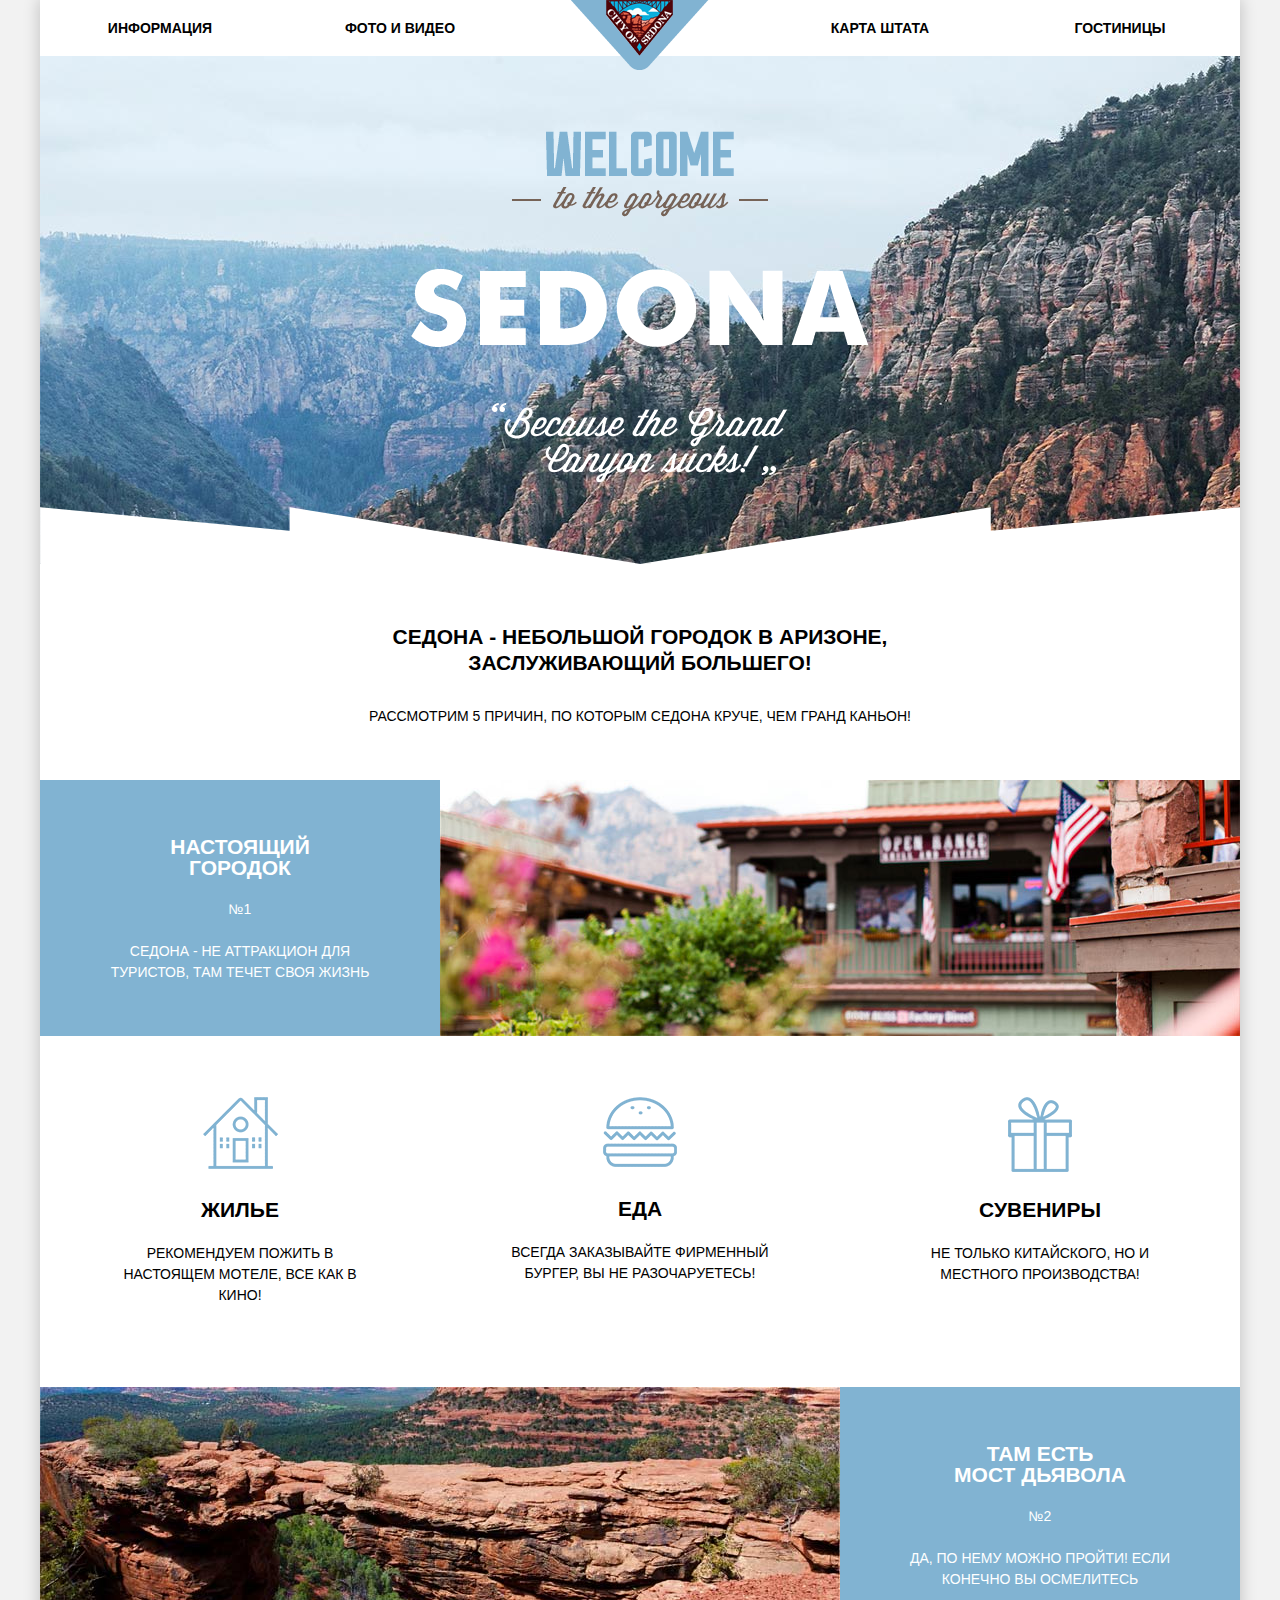
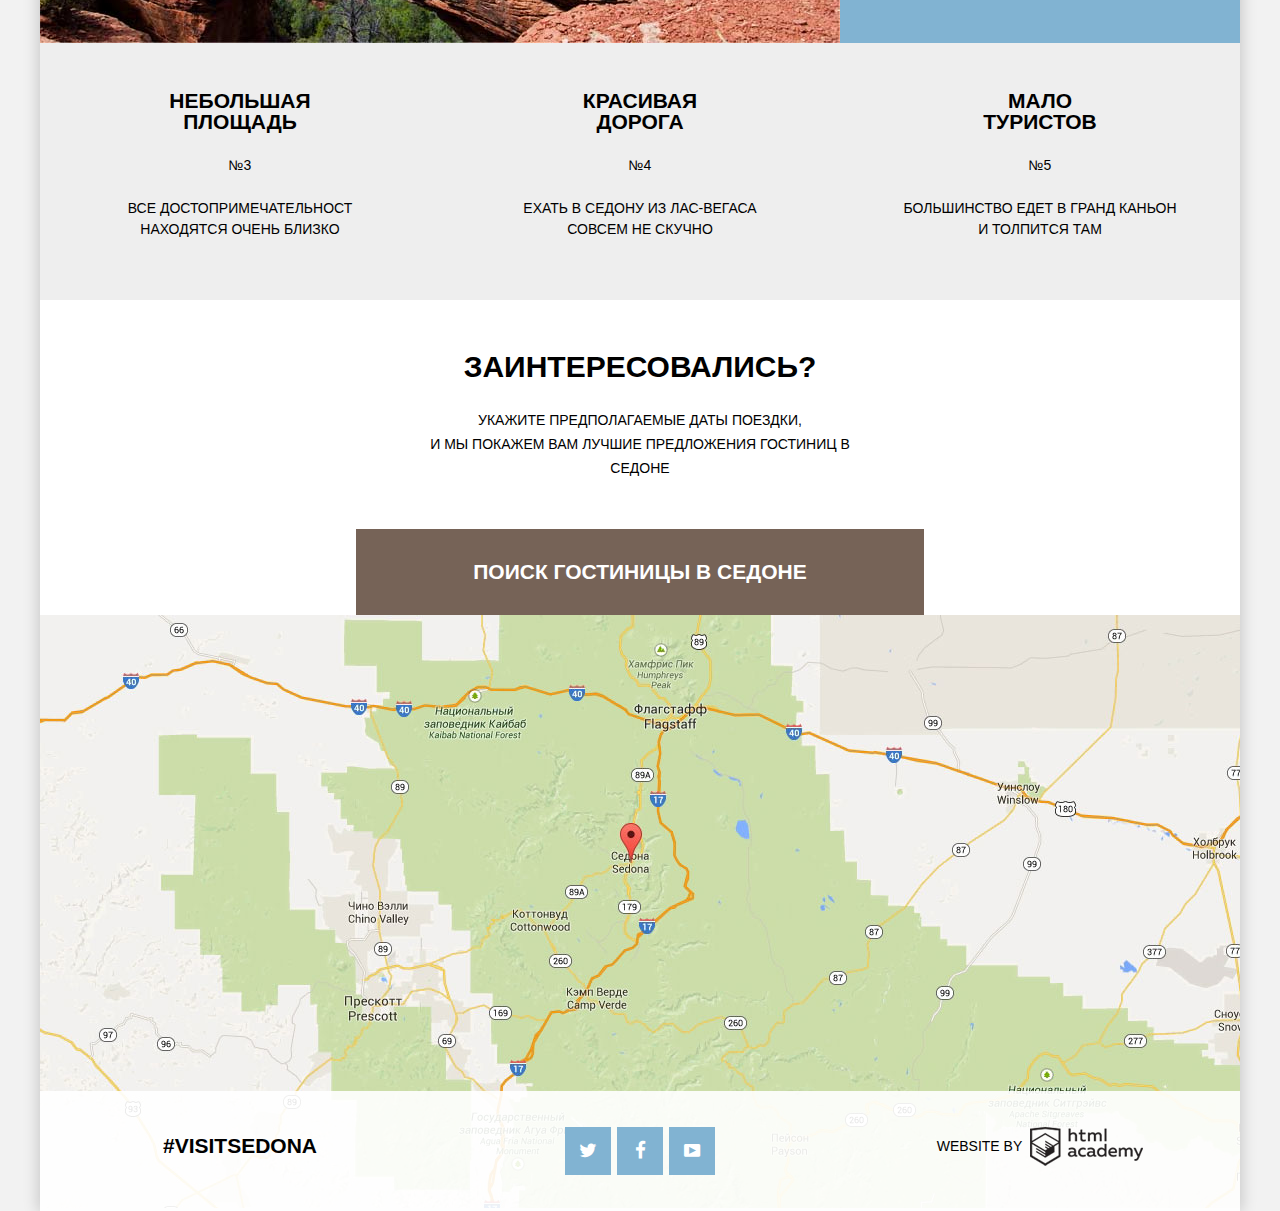
==== commit cbbfaff3: "Финальная проверка" ====
--- a/index.html
+++ b/index.html
@@ -4,7 +4,7 @@
         <meta charset="utf-8">
         <title>HTML Academy: Седона</title>
         <link href="css/normalize.css" rel="stylesheet">
-        <link href="css/style.css" rel="stylesheet">
+        <link href="css/style.min.css" rel="stylesheet">
     </head>
     <body>
         <div class="container">
@@ -35,9 +35,7 @@
                 
                 <!-- Описание -->
                 <div class="index-content">
-                    <div class="index-content-text">
                         <h1 class="index-content-title">Седона - небольшой городок в Аризоне, заслуживающий большего!</h1><p>Рассмотрим 5 причин, по которым Седона круче, чем Гранд Каньон!</p>
-                    </div>
                 </div>
                 
                 <!-- Преимущества -->
@@ -55,7 +53,7 @@
                     </div>
                     
                     <!-- Жилье, Еда, Суверины -->
-                    <div class="features-row">
+                    <div class="features-row clearfix">
                         <div class="features-item features-icon-house">
                             <h2 class="features-title">Жилье</h2>
                             <p>Рекомендуем пожить в настоящем мотеле, все как в кино!</p>
@@ -83,7 +81,7 @@
                     </div>
                     
                     <!-- #3 -->
-                    <div class="features-row clearfix">
+                    <div class="features-row features-row-grey clearfix">
                         <div class="features-item features-item-grey">
                             <h2 class="features-title">Небольшая<br> площадь</h2>
                             <div class="features-item-number">№3</div>
@@ -118,14 +116,14 @@
                             <div class="form-search-row">
                                 <label class="form-search-label" for="entrance">Дата заезда:</label>
                                 <input class="form-search-data-field" id="entrance" type="date" name="date-entrance" value="2016-04-24" required="">
-                                <button class="form-search-calendar">
+                                <button type="button" class="form-search-calendar">
                                     <i class="icon-calendar"></i>
                                 </button>
                             </div>
                             <div class="form-search-row">
                                 <label class="form-search-label" for="departure">Дата выезда:</label>
                                 <input class="form-search-data-field" id="departure" type="date" name="date-departure" value="2016-07-04">
-                                <button class="form-search-calendar">
+                                <button type="button" class="form-search-calendar">
                                     <i class="icon-calendar"></i>
                                 </button>
                             </div>
@@ -134,18 +132,18 @@
                                 <button type="button" class="counter-btn" value="">
                                     <i class="icon-minus"></i>
                                 </button>
-                                <input type="text" name="number" min="1" id="adults" value="2" class="counter-field">
+                                <input type="text" name="number" id="adults" value="2" class="counter-field">
                                 <button type="button" class="counter-btn" value="">
                                     <i class="icon-plus"></i>
                                 </button>
                             </div>
                             <div class="counter">
                                 <label class="counter-label" for="children">Дети:</label>
-                                <button class="counter-btn" value="">
+                                <button type="button" class="counter-btn">
                                     <i class="icon-minus"></i>
                                 </button>
-                                <input type="text" name="number" min="1" id="children" value="2" class="counter-field">
-                                <button class="counter-btn" value="">
+                                <input type="text" name="number" id="children" value="0" class="counter-field">
+                                <button type="button" class="counter-btn">
                                     <i class="icon-plus"></i>
                                 </button>
                             </div>
@@ -160,7 +158,7 @@
                       <iframe src="https://www.google.com/maps/embed?pb=!1m14!1m8!1m3!1d725018.8189309299!2d-112.10396993411938!3d34.90444443210605!3m2!1i1024!2i768!4f13.1!3m3!1m2!1s0x872da132f942b00d%3A0x5548c523fa6c8efd!2z0KHQtdC00L7QvdCwLCDQkNGA0LjQt9C-0L3QsCA4NjMzNiwg0KHQqNCQ!5e0!3m2!1sru!2sru!4v1472743972127" allowfullscreen></iframe>
                 </div>
                 <footer class="main-footer clearfix">
-                    <div class="footer-tag">#VISITSEDONA</div>
+                    <div class="footer-tag">#Visitsedona</div>
                     <div class="footer-social">
                         <a class="social-btn icon-twitter" href="#">Twitter</a>
                         <a class="social-btn icon-facebook" href="#">Facebook</a>
@@ -174,14 +172,6 @@
             </div>
         </div>
         
-        <script>
-            var link = document.querySelector(".form-btn");
-            var popup = document.querySelector("#form-indicator");
-            
-            link.addEventListener("click", function(event){
-                event.preventDefault();
-                popup.classList.add("form-show");
-            });
-        </script>
+        <script src="js/script.min.js"></script>
     </body>
 </html>--- a/css/style.min.css
+++ b/css/style.min.css
@@ -0,0 +1 @@
+body{margin:0;font-size:14px;font-weight:400;font-family:"PT Sans","Arial",sans-serif;color:#000;background:#f2f2f2}.clearfix::after{content:"";display:table;clear:both}.container{width:1200px;margin:0 auto;box-shadow:0 0 15px 1px rgba(0,0,0,.2);background:#fff}.main-header{position:relative;background:rgba(222,22,25,.2)}.main-navigation{background:#fff}.main-navigation ul{margin:0;padding:0;font-size:0}.main-navigation li{display:inline-block;vertical-align:top;width:20%;padding-top:15px;padding-bottom:15px;list-style:none;font-size:14px;line-height:26px;font-weight:700;text-align:center;text-transform:uppercase}.main-navigation li:nth-child(2){margin-right:20%}.main-navigation a,.sort-type a{color:#000;text-decoration:none}.main-navigation a:hover{color:#81b3d2}.main-navigation .active,.main-navigation a:active{color:#766357}.main-navigation .active:hover{color:#604e43}.main-navigation .active:active{color:#d6d0cc}.logo{display:block;position:absolute;left:50%;margin-left:-69px;z-index:2}.index-content-title{margin:0}.index-logo{position:relative;height:508px;text-align:center;background:#8ebdd9 url(../img/main-content-background.jpg) no-repeat}.index-logo::after{content:"";position:absolute;bottom:0;left:0;height:57px;width:1200px;background:url(../img/decor.png) no-repeat}.index-logo img{width:458px;height:352px;padding-top:75px}.index-content{padding-left:313px;padding-right:313px;text-align:center;background:#fff}.index-content p,.index-content-title{line-height:26px;text-transform:uppercase}.index-content p{color:#000;padding-bottom:51px}.index-content-title{padding-top:60px;padding-bottom:27px;font-size:21px}.features-row{font-size:0}.features-row-grey{background:#eee}.features-item{float:left;width:400px;padding:61px 60px 81px;box-sizing:border-box;text-align:center;font-size:14px;background:#fff}.features-item-grey{padding-top:47px;padding-bottom:60px;background:#eee}.features-item-grey .features-item-number{padding-top:2px;padding-bottom:25px}.features-item p,.index-content p{margin:0;font-size:14px}.features-item p,.features-item-name,.features-item-text{line-height:21px;text-transform:uppercase}.features-item-name{margin:0;font-size:21px}.features-item-text{display:inline-block;vertical-align:top;width:400px;min-height:256px;padding:56px 58px 53px;box-sizing:border-box;color:#fff;text-align:center;font-size:14px;background:#81b3d2}.features-item-description{margin:0}.features-item-img{display:inline-block;vertical-align:top;width:800px;height:256px}.features-title{margin:0;padding-bottom:23px;line-height:21px;text-transform:uppercase}.features-item-number{padding-top:21px;padding-bottom:21px}.features-icon-house::before{content:"";display:block;width:75px;height:72px;margin:0 auto;padding-bottom:30px;background:url(../img/house.png) no-repeat}.features-icon-eat::before{content:"";display:block;width:74px;height:70px;margin:0 auto;padding-bottom:31px;background:url(../img/eat.png) no-repeat}.features-icon-gift::before{content:"";display:block;width:64px;height:76px;margin:0 auto;padding-bottom:26px;background:url(../img/gift.png) no-repeat}.filter{padding:28px 73px 32px 70px;background:#82b0d1 url(../img/catalog-content-bg.jpg) no-repeat}.sorting{padding:30px 73px;border-bottom:1px solid #e5e5e5}.sort-type{width:1005px}.sort-type,.sort-type p,.sort-type ul{display:inline-block;vertical-align:middle}.sort-type p{margin:0}.item-description-title h2,.sort-type ul{margin:0;padding:0;text-transform:uppercase}.sort-type ul{width:755px;font-size:0}.sort-type li{display:inline-block;vertical-align:top;padding-left:35px;padding-top:2px;list-style:none;font-size:12px;line-height:18px}.sort-type a{color:#b1b1b1;border-bottom:1px dotted #81b3d2}.sort-type a:hover{color:#81b3d2;border-bottom:1px dotted #81b3d2}.sort-type a:active{color:#000;border-bottom:none}.sort-type .sort-active{color:#81b3d2;text-decoration:none;border-bottom:none}.sort-type .sort-active:hover,fieldset{border:none}.sort-type-result{width:117px;font-size:21px;line-height:26px;font-weight:700;text-transform:uppercase}.sort-type-by{width:75px;padding-top:2px;padding-left:42px;font-size:12px;line-height:18px;text-transform:uppercase}.sort-arrow{display:inline-block;width:45px;vertical-align:middle}.item-description a,.sort-arrow a{font-size:0;color:#ccc;text-decoration:none}.sort-arrow span{margin-left:10px;font-size:23px}.item-description-title:hover h2,.sort-arrow .sort-arrow-active{color:#81b3d2}.item{padding:30px 73px;border-bottom:1px solid #e5e5e5}.item-image{float:left;margin:0;padding:0;width:135px;height:90px;font-size:0}.item-image img{width:100%;height:100%}.item-description{float:left;width:700px;margin-left:30px}.item-description a{font-size:14px;line-height:26px;font-weight:700;color:#fff;text-transform:uppercase}.item-rating{float:right;text-align:right}.rating-stars{margin-top:-3px;margin-bottom:45px}.rating-stars i{padding-left:3px;color:#81b3d2;font-size:19px}.rating-text{float:right;width:110px;font-size:14px;line-height:27px;text-transform:uppercase;text-align:center;background-color:#f2f2f2}.item-description-info p,.itext-description-title{display:inline-block;vertical-align:top}.item-description-title h2{font-size:21px;line-height:18px;color:#000}.item-description-title:active h2{color:#cacaca}.item-description-info{margin-top:13px;margin-bottom:16px}.item-description-info p{min-width:110px;margin:0;padding:0;text-transform:uppercase}.item-btn-book,.item-btn-more{display:inline-block;vertical-align:middle;padding-left:16px;padding-right:16px;height:27px;text-align:center}.item-btn-more{background:#81b3d2}.item-btn-more:hover{background:#669ec0}.item-btn-more:active{color:rgba(255,255,255,.3);background:#5496bd}.item-btn-book{margin-left:4px;background:#766357}.item-btn-book:hover{background:#604e43}.item-btn-book:active{color:rgba(255,255,255,.3);background:#503e33}.main-form{position:relative;background:rgba(255,255,255,.9)}.form-prolog{background-color:#fff}.form-date{padding:15px 382px 35px}.footer-copyright p,.main-form p{font-size:14px;text-transform:uppercase}.main-form p{text-align:center;line-height:24px}.form-hotel-search{display:none;position:absolute;left:316px;margin:0 auto;text-align:center;box-shadow:0 3px 8px #646464;z-index:2;animation-name:move;animation-duration:1s;animation-timing-function:ease}.form-show{display:block}.form-stylize{font-weight:700}.form-btn,.form-title{font-weight:700;text-align:center;text-transform:uppercase}.form-title{padding-top:55px;font-size:30px;line-height:24px}.form-btn{display:block;width:400px;padding:30px 84px;margin:0 auto;font-size:21px;line-height:26px;color:#fff;text-decoration:none;background:#766357}.map-footer{position:relative}.maps{min-height:593px;background:#f2f1ef url(../img/map.jpg) no-repeat}iframe{width:1200px;height:593px;border:0}.main-footer{position:absolute;bottom:0;padding-top:36px;padding-bottom:36px;background:rgba(255,255,255,.9)}.hotels-footer,.main-footer,.social-btn{font-size:0;text-align:center}.hotels-footer{background:rgba(255,255,255,.9);padding-top:36px;padding-bottom:36px}.social-btn{display:inline-block;vertical-align:top;width:46px;height:20px;padding-top:14px;padding-bottom:14px;margin:0 3px;line-height:19px;text-decoration:none;color:#fff;background:#81b3d2}.social-btn:hover{background:#669ec0}.social-btn:active{background:#5496bd}.social-btn span{font-size:19px;line-height:20px}.footer-tag{margin-top:-10px;font-size:21px;font-weight:700;line-height:26px;text-transform:uppercase}.footer-social,.footer-tag{display:inline-block;vertical-align:middle;width:400px}.footer-copyright{width:400px;margin-top:-10px}.footer-copyright p{line-height:26px;margin:0}.footer-copyright a{margin-left:8px}.footer-copyright,.footer-copyright a,.footer-copyright p,.footer-copyright span{display:inline-block;vertical-align:middle}.footer-logo{width:113px;height:39px;font-size:0;background:url(../img/spritesheet.png) -10px -10px no-repeat}.footer-logo:hover{background:url(../img/spritesheet.png) -10px -128px no-repeat}.footer-logo:active{background:url(../img/spritesheet.png) -10px -69px no-repeat}.outline{border:3px solid #000}@font-face{font-weight:400;font-style:normal;font-family:"symbols-sedona";src:url(../fonts/symbols-sedona.woff) format("woff"),url(../fonts/symbols-sedona.woff2) format("woff2")}[class*=" icon-"]::before,[class^=icon-]::before{display:inline-block;margin-right:.2em;margin-left:.2em;font-weight:400;line-height:1em;font-family:"symbols-sedona";text-align:center;text-transform:none;text-decoration:inherit;font-style:normal;font-variant:normal;speak:none}.icon-facebook::before{content:"\66";font-size:19px}.icon-facebook:active::before{content:"\66";font-size:19px;opacity:.3}.icon-twitter::before{content:"\74";font-size:19px}.icon-twitter:active::before{content:"\74";font-size:19px;opacity:.3}.icon-up-dir::before{content:"\25b2";margin:0}.icon-up-dir:hover::before{content:"\25b2";margin:0;color:#000}.icon-up-dir:active::before{content:"\25b2";margin:0;color:#81b3d2}.icon-down-dir::before{content:"\25bc";margin:0}.icon-star::before{content:"\2605";margin:0}.icon-check-off::before{content:"\2610"}.icon-check-on::before{content:"\2611";float:left}.icon-calendar::before{content:"\e800"}.icon-plus::before{content:"\e801"}.icon-minus::before{content:"\e802"}.icon-youtube::before,.icon-youtube:active::before{content:"\f39e";font-size:19px}.icon-youtube:active::before{opacity:.3}fieldset{float:left;margin-right:117px;padding:0}fieldset:nth-child(3){float:right}label{font-family:inherit;font-size:14px;line-height:40px;text-transform:uppercase}fieldset input{float:left}.filter-range-title,legend{font-weight:700;font-size:16px;line-height:21px}.filter-range,legend{color:#fff;text-transform:uppercase}legend{margin-bottom:25px}.filter-range{float:right;width:330px}.filter-range-title{margin-bottom:9px}.price-control{position:relative;height:33px;margin-left:12px;margin-bottom:18px;border:2px solid #fff;border-radius:2px;font-size:0}.price-control::after{content:"";position:absolute;top:50%;left:50%;transform:translate(-50%,-50%);width:2px;height:22px;background:#fff}.price-control label{display:inline-block;vertical-align:top;font-size:14px;line-height:30px;cursor:pointer}.price-control .max-price,.price-control .min-price{width:85px;padding-left:64px}.price-control input{width:50%;margin:0;color:inherit;font:inherit;background:0 0;border:none;outline:none}.range-control{position:relative;margin-left:10px;margin-bottom:32px}.range-control .scale{height:2px;background:rgba(255,255,255,.3)}.range-control .bar{width:80%;height:2px;background:#fff}.range-toggle{position:absolute;top:-9px;width:4px;height:4px;background:#ababab;border:8px solid #fff;border-radius:50px;box-shadow:0 2px 1px 0 rgba(0,1,1,.2);cursor:pointer}.range-toggle:hover{background:#1c4f80}.range-toggle-min{left:0}.range-toggle-max{left:80%}.btn-transperent{display:block;margin:0 auto;padding:6px 32px;font-size:14px;line-height:20px;color:#fff;text-transform:uppercase;background:0 0;border:2px solid #fff;border-radius:2px;outline:none;cursor:pointer}.btn-transperent:hover{color:#000;background:#fff}.filter-checkbox{margin-bottom:25px}.filter-checkbox:last-child{margin-bottom:1px}.filter-checkbox input[type=checkbox]{display:none}.filter-checkbox input[type=checkbox]+label{position:relative;display:block;line-height:20px;padding-left:40px;color:#b6b6b6;cursor:pointer}.filter-checkbox input[type=checkbox]:checked+label{color:#fff}.filter-checkbox input[type=checkbox]+label:hover,.filter-checkbox input[type=checkbox]+label:hover::before{color:#fff}.filter-checkbox input[type=checkbox]:disabled+label:hover,.filter-checkbox input[type=checkbox]:disabled+label:hover::before{color:#b6b6b6}.filter-checkbox input[type=checkbox]+label::before{content:"\2610";position:absolute;top:0;left:0;font-size:26px;font-family:"symbols-sedona";color:#b6b6b6}.filter-checkbox input[type=checkbox]:checked+label::before,.filter-checkbox input[type=checkbox]:checked+label:hover::before{content:"\2611";color:#fff}@keyframes move{0%{transform:translateY(-100%)}50%{transform:translateY(8%)}65%{transform:translateY(-4%)}80%{transform:translateY(4%)}95%{transform:translateY(-2%)}to{transform:translateY(0%)}}.form-search{margin:0 auto;width:458px;padding:55px;background-color:#fff;font-size:0;font-weight:700;line-height:26px}.form-search.is-visible{display:block}.form-search-row{position:relative;margin-bottom:29px;margin-top:-2px;font-size:0}.form-search-label{display:inline-block;width:100px;margin-right:13px;font-size:14px;text-align:left}.form-search-data-field{width:299px;padding:9.5px 32px 9.5px 13px;border:none;outline:none;background-color:#f2f2f2;font-family:"PT Sans","Arial",sans-serif;font-size:14px;font-weight:700;text-transform:uppercase}.form-search-data-field:hover{background-color:#ebebeb}.form-search-data-field:active{width:299px;box-shadow:inset 0 0 0 2px #e5e5e5;background-color:#fff}.form-search-calendar{position:absolute;top:7px;right:6px;padding:0;border:none;color:#c2c2c2;outline:none;background-color:transparent;font-family:"symbols-sedona";font-size:21px;cursor:pointer}.form-search-calendar:hover{color:#000}.form-search-calendar:active{color:#81b3d2}.form-search .counter{display:inline-block;margin-top:-4px}.counter-label{display:inline-block;width:86px;margin-right:29px;padding-top:3px;font-size:14px;text-align:left}.counter:last-of-type .counter-label{text-align:right}.counter-field{display:inline-block;vertical-align:middle;width:38px;height:38px;margin-top:-8px;padding:0;border:none;outline:none;background-color:#f2f2f2;font-family:"PT Sans","Arial",sans-serif;font-size:14px;text-align:center;font-weight:700}.counter-btn,.form-search-btn{border:none;outline:none;cursor:pointer}.counter-btn{display:inline-block;vertical-align:middle;height:38px;width:38px;margin-top:-8px;padding:0;color:#a9a9a9;background-color:#f2f2f2;font-family:"symbols-sedona";font-size:14px}.counter-btn:hover{color:#000}.counter-btn:active{color:#81b3d2}.form-search-btn{width:100%;margin-top:54px;padding:16px 0;color:#fff;background-color:#81b3d2;font-family:"PT Sans","Arial",sans-serif;font-size:21px;font-weight:700;line-height:26px;text-align:center;text-transform:uppercase}.form-search-btn:hover{background-color:#669ec0}.form-search-btn:active{color:rgba(255,255,255,.3);background-color:#5496bd}